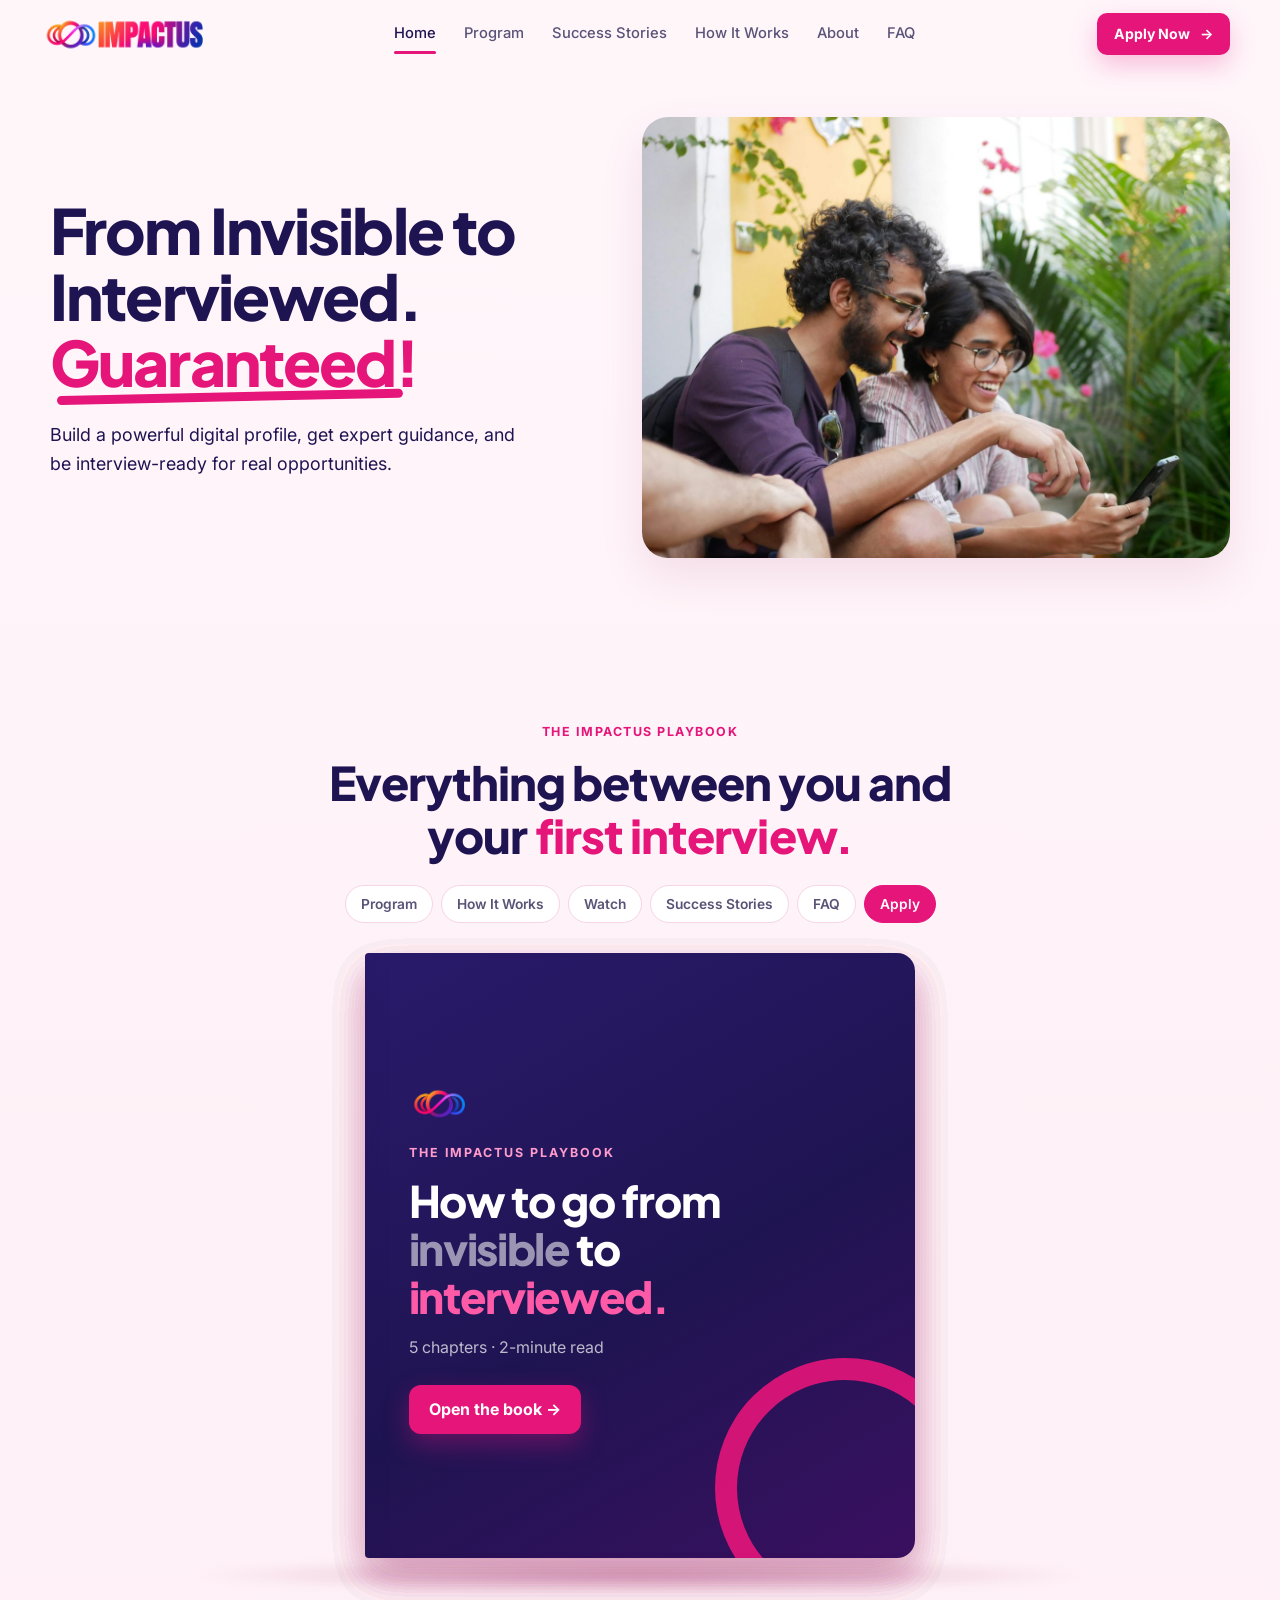
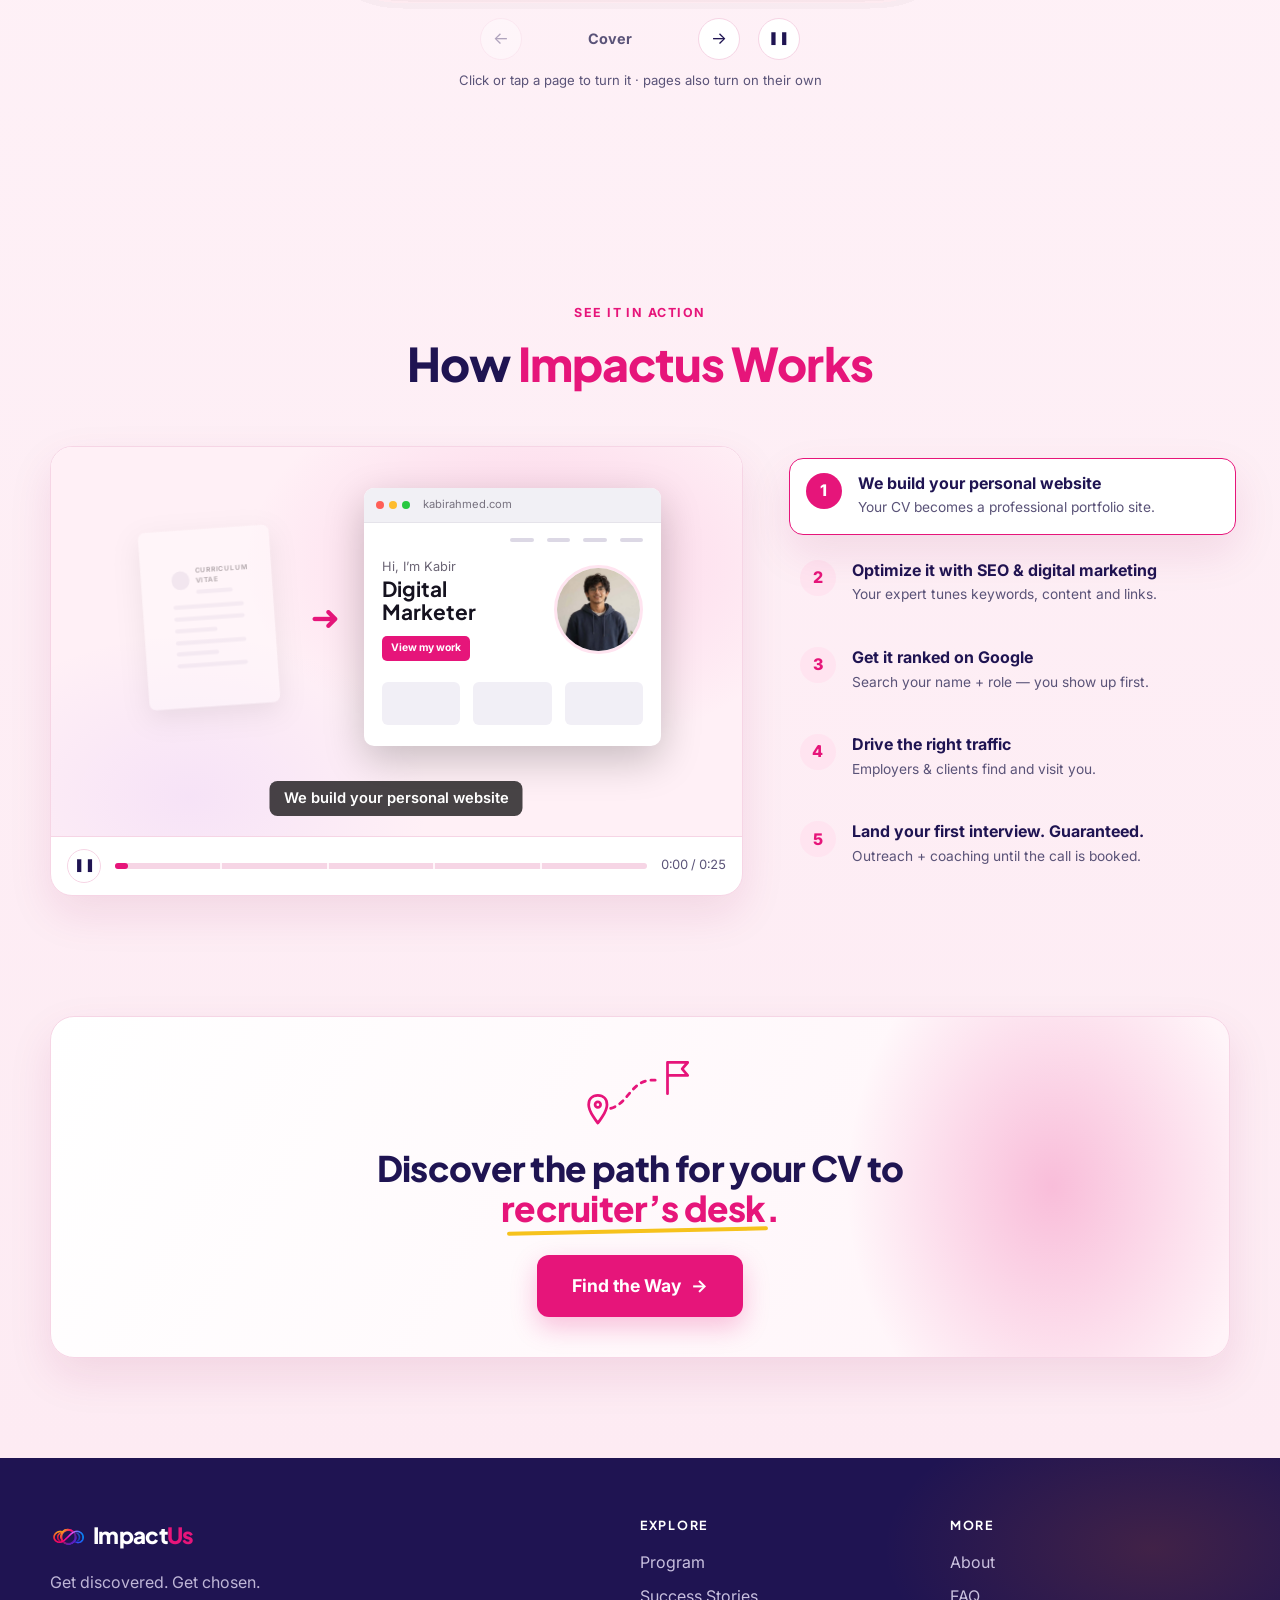
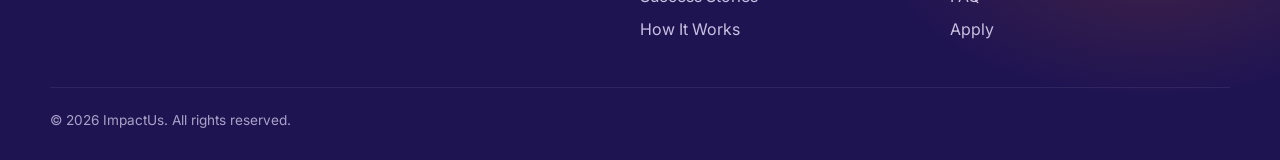
==== index.html @ 432ee985 "Home: remove the 'search your own name' strip Co-Authored-By: Claude Opus 5.5 <noreply@anthropic.com" ====
<!doctype html>
<html lang="en" data-theme="lavender">
<head>
  <meta charset="utf-8" />
  <meta name="viewport" content="width=device-width, initial-scale=1" />
  <title>ImpactUs — From Invisible to Interviewed. Guaranteed.</title>
  <meta name="description" content="Recruiters search before they call. ImpactUs builds you a powerful digital profile, gets it discovered on Google, and gives you 1:1 expert guidance until your first interview. Guaranteed." />
  <meta property="og:title" content="ImpactUs — From Invisible to Interviewed. Guaranteed." />
  <meta property="og:description" content="Search your name on Google. What does a recruiter find? Let's change that, and get you your first interview." />
  <meta property="og:image" content="assets/img/logo.png" />
  <meta name="theme-color" content="#fff6fa" />
  <link rel="icon" type="image/png" href="assets/img/favicon.png" />
  <link rel="preconnect" href="https://fonts.googleapis.com" />
  <link rel="preconnect" href="https://fonts.gstatic.com" crossorigin />
  <link href="https://fonts.googleapis.com/css2?family=Inter:wght@400;500;600;700&family=Plus+Jakarta+Sans:wght@500;600;700;800&display=swap" rel="stylesheet" />
  <link rel="stylesheet" href="css/styles.css" />
  <link rel="stylesheet" href="css/home.css" />
</head>
<body>

<!-- ============ NAVBAR ============ -->
<header class="nav" id="nav">
  <div class="container nav__inner">
    <a href="index.html" class="brand" aria-label="ImpactUs home">
      <img src="assets/img/logo.png" alt="ImpactUs" class="brand__logo" width="140" height="48" />
    </a>

    <nav class="nav__links" id="navLinks" aria-label="Primary">
      <a href="index.html" class="is-active" aria-current="page">Home</a>
      <a href="program.html">Program</a>
      <a href="success-stories.html">Success Stories</a>
      <a href="how-it-works.html">How It Works</a>
      <a href="about.html">About</a>
      <a href="faq.html">FAQ</a>
    </nav>

    <div class="nav__right">
      <a href="apply.html" class="btn btn--primary btn--sm">Apply Now <span class="arrow">→</span></a>
      <button class="burger" id="burger" aria-label="Open menu" aria-expanded="false"><span></span><span></span><span></span></button>
    </div>
  </div>
</header>

<svg width="0" height="0" style="position:absolute" aria-hidden="true">
  <defs>
    <symbol id="i-laptop" viewBox="0 0 24 24"><rect x="4" y="5" width="16" height="11" rx="1.5"/><path d="M2 19h20"/></symbol>
    <symbol id="i-chart" viewBox="0 0 24 24"><path d="M5 20v-4M9 20v-7M13 20v-10M17 20V7M21 20V4M3 20h19"/></symbol>
    <symbol id="i-team" viewBox="0 0 24 24"><circle cx="12" cy="7" r="2.6"/><circle cx="5.5" cy="9" r="2"/><circle cx="18.5" cy="9" r="2"/><path d="M7 19a5 5 0 0 1 10 0M1.8 17.5a3.7 3.7 0 0 1 5.2-3.2M22.2 17.5a3.7 3.7 0 0 0-5.2-3.2"/></symbol>
    <symbol id="i-target" viewBox="0 0 24 24"><circle cx="11" cy="13" r="8"/><circle cx="11" cy="13" r="4.5"/><circle cx="11" cy="13" r="1"/><path d="M11 13l8-8M16 5h3v3"/></symbol>
    <symbol id="i-doc" viewBox="0 0 24 24"><path d="M6 3h8l4 4v14H6z"/><path d="M14 3v4h4M9 11h6M9 14h6M9 17h4"/></symbol>
    <symbol id="i-search" viewBox="0 0 24 24"><circle cx="10.5" cy="10.5" r="6.5"/><path d="M15.5 15.5L21 21"/></symbol>
    <symbol id="i-cal" viewBox="0 0 24 24"><rect x="3.5" y="5" width="17" height="15" rx="2"/><path d="M3.5 10h17M8 3v4M16 3v4M9 15l2 2 4-4"/></symbol>
  </defs>
</svg>

<main class="page page--home">

<!-- ============ HERO (reference panel 1) ============ -->
<section class="h-hero">
  <div class="container h-hero__grid">
    <div class="h-hero__copy">
      <h1 class="h-hero__title reveal">
        From Invisible to<br />Interviewed.<br />
        <span class="h-under">Guaranteed!</span>
      </h1>
      <p class="h-hero__sub reveal">Build a powerful digital profile, get expert guidance, and be interview-ready for real opportunities.</p>
    </div>

    <div class="h-hero__visual reveal">
      <img src="assets/img/ref-hero.jpg" alt="Two young friends laughing together over a phone" width="1200" height="900" />
    </div>
  </div>
</section>

<!-- ============ THE BOOK (reference panels 2–6, one per spread) ============ -->
<section class="book-sec" id="book">
  <div class="container">
    <div class="book-head reveal">
      <span class="eyebrow">The ImpactUs Playbook</span>
      <h2>Everything between you and your <span class="hl">first interview.</span></h2>
      
    </div>

    <nav class="book-tabs reveal" aria-label="Book chapters">
      <button data-goto="1">Program</button>
      <button data-goto="3">How It Works</button>
      <button data-goto="5">Watch</button>
      <button data-goto="7">Success Stories</button>
      <button data-goto="9">FAQ</button>
      <button data-goto="10" class="is-hot">Apply</button>
    </nav>

    <div class="book reveal" id="bookEl">
      <div class="book__stage" id="bookStage">

        <!-- p0 · FRONT COVER -->
        <article class="bpage bpage--cover" data-p="0">
          <img src="assets/img/logo-mark.png" alt="" class="cover__mark" />
          <p class="cover__kicker">The ImpactUs Playbook</p>
          <h3 class="cover__title">How to go from<br /><em>invisible</em> to<br /><span>interviewed.</span></h3>
          <p class="cover__sub">5 chapters · 2-minute read</p>
          <button class="cover__open" data-next>Open the book →</button>
        </article>

        <!-- ===== Spread 1 · PROGRAM ===== -->
        <article class="bpage bpage--lead" data-p="1">
          <span class="bp-eyebrow">The ImpactUs Program</span>
          <h3 class="bp-head">A Focused Journey<br />to <span class="hl">Get You Interviewed.</span></h3>
          <span class="bp-rule"></span>
          <p class="bp-text">A structured program to build your digital identity, grow your visibility, and move closer to real opportunities.</p>
          <span class="bp-num">1</span>
        </article>
        <article class="bpage bpage--center" data-p="2">
          <div class="bp-tiles">
            <div class="bp-tile"><svg aria-hidden="true"><use href="#i-laptop"/></svg><b>Build Your Profile</b><small>Create a professional website that represents you.</small></div>
            <div class="bp-tile"><svg aria-hidden="true"><use href="#i-target"/></svg><b>Boost Your Reach</b><small>Get discovered by recruiters through Google, SEO, and digital marketing.</small></div>
            <div class="bp-tile"><svg aria-hidden="true"><use href="#i-team"/></svg><b>Get Guidance</b><small>1:1 support to sharpen your profile and interview readiness.</small></div>
          </div>
          <span class="bp-num">2</span>
        </article>

        <!-- ===== Spread 2 · HOW IT WORKS ===== -->
        <article class="bpage bpage--lead" data-p="3">
          <span class="bp-eyebrow">A Simple, Guided Journey.</span>
          <h3 class="bp-head">From Your Experience<br />to <span class="hl">Real Opportunities.</span></h3>
          <span class="bp-rule"></span>
          <span class="bp-num">3</span>
        </article>
        <article class="bpage bpage--center" data-p="4">
          <ol class="bp-flow">
            <li><span class="bp-ic"><svg aria-hidden="true"><use href="#i-doc"/></svg></span><b>Share<br />Your Details</b></li>
            <li><span class="bp-ic"><svg aria-hidden="true"><use href="#i-laptop"/></svg></span><b>Get Your<br />Digital Profile</b></li>
            <li><span class="bp-ic"><svg aria-hidden="true"><use href="#i-search"/></svg></span><b>Be<br />Discoverable</b></li>
            <li><span class="bp-ic"><svg aria-hidden="true"><use href="#i-team"/></svg></span><b>Get<br />Expert Support</b></li>
            <li><span class="bp-ic"><svg aria-hidden="true"><use href="#i-cal"/></svg></span><b>Move Closer<br />to Opportunities</b></li>
          </ol>
          <span class="bp-num">4</span>
        </article>

        <!-- ===== Spread 3 · SEE IT IN ACTION ===== -->
        <article class="bpage bpage--lead" data-p="5">
          <span class="bp-eyebrow">See It in Action</span>
          <h3 class="bp-head bp-head--xl">How<br /><span class="hl">Impactus<br />Works</span></h3>
          <svg class="bp-arrow" viewBox="0 0 120 60" aria-hidden="true"><path d="M6 8 C 10 48, 70 56, 108 36"/><path d="M96 26l13 10-15 6"/></svg>
          <span class="bp-num">5</span>
        </article>
        <article class="bpage bpage--center" data-p="6">
          <a href="#how" class="bp-video" data-play aria-label="Play the How It Works walkthrough">
            <img src="assets/img/ref-video.jpg" alt="A young professional at a laptop in a meeting" width="1200" height="600" />
            <span class="bp-video__play" aria-hidden="true">▶</span>
            <span class="bp-video__bar"><span>▶</span><span>🔊</span><span>0:00 / 0:25</span><i></i><span>⛶</span></span>
          </a>
          <span class="bp-num">6</span>
        </article>

        <!-- ===== Spread 4 · SUCCESS STORIES ===== -->
        <article class="bpage bpage--lead" data-p="7">
          <span class="bp-eyebrow">Real People. Real Progress.</span>
          <h3 class="bp-head bp-head--xl">Profiles That<br /><span class="hl h-under h-under--gold">Got Noticed.</span></h3>
          <span class="bp-num">7</span>
        </article>
        <article class="bpage bpage--center" data-p="8">
          <div class="bp-people">
            <a href="success-stories.html" class="bp-person"><img src="assets/img/ref-smith.jpg" alt="Smith" /><b>Smith</b><small>Landed his first interview within weeks.</small></a>
            <a href="success-stories.html" class="bp-person"><img src="assets/img/ref-sandra.jpg" alt="Sandra" /><b>Sandra</b><small>Got noticed by global companies and secured an interview.</small></a>
            <a href="success-stories.html" class="bp-person"><img src="assets/img/ref-kabir.jpg" alt="Kabir" /><b>Kabir</b><small>Built a strong digital profile and opened doors to international opportunities.</small></a>
          </div>
          <span class="bp-num">8</span>
        </article>

        <!-- ===== Spread 5 · FAQ + APPLY ===== -->
        <article class="bpage bpage--center" data-p="9">
          <h3 class="bp-head bp-head--md">Frequently Asked <span class="hl">Questions</span></h3>
          <div class="bp-faq">
            <details><summary>Do you guarantee an interview?</summary><p>Yes. We work with you on profile, visibility and outreach until your first interview is booked.</p></details>
            <details><summary>How is my profile discovered by recruiters?</summary><p>Your website is optimised for Google (SEO) and promoted through digital marketing, so you show up when recruiters search your name and role.</p></details>
            <details><summary>What does my digital profile include?</summary><p>A professional personal website built from your CV: about, skills, projects and proof of work, linked with your LinkedIn.</p></details>
            <details><summary>What kind of support will I get?</summary><p>1:1 expert guidance: profile reviews, outreach strategy and interview preparation.</p></details>
          </div>
          <span class="bp-num">9</span>
        </article>
        <article class="bpage bpage--apply" data-p="10">
          <svg class="bp-path" viewBox="0 0 120 80" aria-hidden="true"><path d="M14 42c-6 0-10 4-10 10 0 8 10 20 10 20s10-12 10-20c0-6-4-10-10-10z"/><circle cx="14" cy="52" r="3"/><path class="dash" d="M28 56 C 50 50, 50 20, 82 26"/><path d="M90 40V6M90 6h22l-6 7 6 7H90"/></svg>
          <h3 class="bp-head">Discover the path<br />for your CV to<br /><span class="hl h-under h-under--gold">recruiter’s desk.</span></h3>
          <a href="apply.html" class="btn btn--primary btn--lg">Find the Way <span class="arrow">→</span></a>
          <span class="bp-num">10</span>
        </article>

        <!-- p11 · BACK COVER -->
        <article class="bpage bpage--cover" data-p="11">
          <p class="cover__kicker">The end?</p>
          <h3 class="cover__title">Not quite.<br /><span>Your first interview</span><br />is page one.</h3>
          <a href="apply.html" class="cover__open">Write it with us →</a>
          <button class="cover__restart" data-goto="0">↺ Read again</button>
        </article>

      </div>
    </div>

    <div class="book-ctrl">
      <button class="car-btn" id="bookPrev" aria-label="Previous page">←</button>
      <span class="book-ctrl__count" id="bookCount" aria-live="polite">Cover</span>
      <button class="car-btn" id="bookNext" aria-label="Next page">→</button>
      <button class="car-btn book-ctrl__auto" id="bookAuto" aria-label="Stop automatic page turning">❚❚</button>
    </div>
    <p class="book-hint">Click or tap a page to turn it · pages also turn on their own</p>
  </div>
</section>

<!-- ============ VIDEO: How Impactus Works (same player as the How It Works page) ============ -->
<section class="section" id="how">
  <div class="container">
    <div class="section__head">
      <span class="eyebrow reveal">See It in Action</span>
      <h2 class="reveal">How <span class="hl">Impactus Works</span></h2>
    </div>

    <div class="how">
      <div class="player reveal" id="player">
        <div class="screen" id="screen">
          <!-- Scene 1: CV → Website -->
          <div class="scene" data-scene="0">
            <div class="cv">
              <div class="cv__head"><span class="cv__ph"></span><div><b>CURRICULUM VITAE</b><i></i></div></div>
              <i></i><i></i><i class="s"></i><i></i><i class="s"></i><i></i>
            </div>
            <div class="morph-arrow">➜</div>
            <div class="site">
              <div class="browser-dots"><i></i><i></i><i></i><span>kabirahmed.com</span></div>
              <div class="site__body">
                <div class="site__nav"><i></i><i></i><i></i><i></i></div>
                <div class="site__hero">
                  <div><small>Hi, I’m Kabir</small><b>Digital Marketer</b><span class="site__btn">View my work</span></div>
                  <img src="assets/img/kabir.jpg" alt="" />
                </div>
                <div class="site__cards"><i></i><i></i><i></i></div>
              </div>
            </div>
          </div>
          <!-- Scene 2: SEO -->
          <div class="scene" data-scene="1">
            <div class="seo">
              <div class="ring"><svg viewBox="0 0 120 120"><circle cx="60" cy="60" r="50" class="ring__bg"/><circle cx="60" cy="60" r="50" class="ring__fg"/></svg><div class="ring__val"><b data-ring>0</b><small>SEO score</small></div></div>
              <div class="chips">
                <span>Meta titles</span><span>Keywords</span><span>Schema</span><span>Backlinks</span><span>Page speed 98</span><span>LinkedIn sync</span><span>Content plan</span><span>Mobile-ready</span>
              </div>
            </div>
          </div>
          <!-- Scene 3: Google -->
          <div class="scene" data-scene="2">
            <div class="serp">
              <div class="serp__logo"><span style="color:#4285F4">G</span><span style="color:#EA4335">o</span><span style="color:#FBBC05">o</span><span style="color:#4285F4">g</span><span style="color:#34A853">l</span><span style="color:#EA4335">e</span></div>
              <div class="serp__box"><span data-type="kabir digital marketer portfolio"></span><i class="caret"></i></div>
              <div class="serp__res">
                <span class="serp__one">#1</span>
                <small>kabirahmed.com</small>
                <b>Kabir – Digital Marketer | Portfolio</b>
                <p>Digital marketer with expertise in SEO, content and growth marketing.</p>
              </div>
              <div class="serp__res serp__res--dim"><i></i><i></i></div>
            </div>
          </div>
          <!-- Scene 4: Traffic -->
          <div class="scene" data-scene="3">
            <div class="traffic">
              <div class="traffic__stats">
                <div><b data-num="1240">0</b><small>Profile views</small></div>
                <div><b data-num="86">0</b><small>Recruiter visits</small></div>
                <div><b data-num="14">0</b><small>Client enquiries</small></div>
              </div>
              <svg class="traffic__chart" viewBox="0 0 400 140" preserveAspectRatio="none">
                <path class="area" d="M0 130 L50 122 L100 115 L150 100 L200 92 L250 70 L300 52 L350 30 L400 12 L400 140 L0 140Z"/>
                <path class="line" d="M0 130 L50 122 L100 115 L150 100 L200 92 L250 70 L300 52 L350 30 L400 12"/>
              </svg>
              <div class="visitors"><span>🏢 Employer</span><span>💼 Client</span><span>🧑‍💼 Recruiter</span></div>
            </div>
          </div>
          <!-- Scene 5: Interview -->
          <div class="scene" data-scene="4">
            <div class="invite">
              <div class="invite__card">
                <div class="invite__top"><span class="check">✓</span><div><b>Interview invitation</b><small>From: Hiring Team</small></div></div>
                <p>Hi Kabir, we came across your portfolio on Google and would love to talk about the Digital Marketing role.</p>
                <div class="invite__when">📅 Thursday · 11:00 AM</div>
              </div>
              <div class="confetti" aria-hidden="true"><i></i><i></i><i></i><i></i><i></i><i></i><i></i><i></i><i></i><i></i><i></i><i></i></div>
            </div>
          </div>

          <div class="caption" id="caption">We build your personal website</div>
          <button class="big-play" id="bigPlay" aria-label="Play walkthrough">▶</button>
        </div>
        <div class="controls">
          <button class="ctrl" id="playBtn" aria-label="Play">▶</button>
          <div class="bar" id="bar"><div class="bar__fill" id="barFill"></div><div class="bar__marks"><i></i><i></i><i></i><i></i></div></div>
          <span class="time" id="time">0:00 / 0:25</span>
        </div>
      </div>

      <ol class="steps" id="steps">
        <li data-step="0"><span>1</span><div><b>We build your personal website</b><small>Your CV becomes a professional portfolio site.</small></div></li>
        <li data-step="1"><span>2</span><div><b>Optimize it with SEO &amp; digital marketing</b><small>Your expert tunes keywords, content and links.</small></div></li>
        <li data-step="2"><span>3</span><div><b>Get it ranked on Google</b><small>Search your name + role — you show up first.</small></div></li>
        <li data-step="3"><span>4</span><div><b>Drive the right traffic</b><small>Employers &amp; clients find and visit you.</small></div></li>
        <li data-step="4"><span>5</span><div><b>Land your first interview. Guaranteed.</b><small>Outreach + coaching until the call is booked.</small></div></li>
      </ol>
    </div>
  </div>
</section>

<!-- ============ CTA BAND ============ -->
<section class="cta-band">
  <div class="container cta-band__inner cta-band__inner--path reveal">
    <svg class="cta-path" viewBox="0 0 120 80" aria-hidden="true"><path d="M14 42c-6 0-10 4-10 10 0 8 10 20 10 20s10-12 10-20c0-6-4-10-10-10z"/><circle cx="14" cy="52" r="3"/><path class="dash" d="M28 56 C 50 50, 50 20, 82 26"/><path d="M90 40V6M90 6h22l-6 7 6 7H90"/></svg>
    <h2>Discover the path for your CV to <span class="cta-under">recruiter’s desk.</span></h2>
    <div class="cta-band__btns">
      <a href="apply.html" class="btn btn--primary btn--lg">Find the Way <span class="arrow">→</span></a>
    </div>
  </div>
</section>

</main>

<!-- ============ FOOTER ============ -->
<footer class="footer">
  <div class="container footer__grid">
    <div>
      <a href="index.html" class="brand brand--light">
        <img src="assets/img/logo-mark.png" alt="" class="brand__mark" width="34" height="32" />
        <span class="brand__word">Impact<span>Us</span></span>
      </a>
      <p class="footer__tag">Get discovered. Get chosen.</p>
    </div>
    <div>
      <h5>Explore</h5>
      <a href="program.html">Program</a><a href="success-stories.html">Success Stories</a><a href="how-it-works.html">How It Works</a>
    </div>
    <div>
      <h5>More</h5>
      <a href="about.html">About</a><a href="faq.html">FAQ</a><a href="apply.html">Apply</a>
    </div>
  </div>
  <div class="container footer__base">© <span id="year">2026</span> ImpactUs. All rights reserved.</div>
</footer>


<script src="js/main.js"></script>
</body>
</html>
---- css/styles.css ----
/* =========================================================
   ImpactUs — styles
   One light theme: soft pink + magenta + deep navy (tokens on :root).
   ========================================================= */


/* "Lavender" slot = the light theme (default). Pink + deep navy, from the brand reference. */

:root,
[data-theme="lavender"] {
  --bg: #fff6fa;
  --bg-2: #fdebf3;
  --surface: #ffffff;
  --surface-2: #fff3f8;
  --text: #1f1452;
  --muted: #5a5378;
  --line: #f6d5e5;
  --accent: #e6157a;
  --accent-hover: #c90f68;
  --accent-ink: #ffffff;
  --accent-soft: #ffe4f0;
  --b: #e6157a;
  --b-soft: #ffe4f0;
  --hl: #e6157a;
  --hl2: #e6157a;
  --neg: #c81e4a;
  --glow: rgba(230, 21, 122, 0.25);
  --shadow: 0 18px 44px rgba(150, 20, 90, 0.10);
  --card-border: #f6d5e5;
  --nav-bg: rgba(255, 246, 250, 0.85);
  --footer-bg: #1f1452;
  --footer-text: #e6def8;
  --screen-bg: #fff0f6;
  --wash-1: rgba(240, 90, 170, 0.20);
  --wash-2: rgba(170, 110, 255, 0.10);
  color-scheme: light;
}


/* ---------- base ---------- */
*, *::before, *::after { box-sizing: border-box; }
html { scroll-behavior: smooth; scroll-padding-top: 76px; }
body {
  margin: 0;
  font-family: "Inter", system-ui, -apple-system, Segoe UI, Roboto, sans-serif;
  background: var(--bg);
  color: var(--text);
  line-height: 1.6;
  font-size: 16px;
  -webkit-font-smoothing: antialiased;
  overflow-x: hidden;
  transition: background-color .4s ease, color .4s ease;
}
img { max-width: 100%; display: block; }
a { color: inherit; text-decoration: none; }
button { font: inherit; color: inherit; cursor: pointer; }
h1, h2, h3, h4, h5 { font-family: "Plus Jakarta Sans", "Inter", system-ui, sans-serif; margin: 0; line-height: 1.15; letter-spacing: -0.02em; }
h2 { font-size: clamp(1.9rem, 4vw, 2.9rem); font-weight: 800; }
p { margin: 0; }
.muted { color: var(--muted); }
.hl { color: var(--hl); }
.hl2 { color: var(--hl2); }
.neg { color: var(--neg); font-weight: 700; }
:focus-visible { outline: 3px solid var(--b); outline-offset: 3px; border-radius: 6px; }

.container { width: min(1180px, 100% - 32px); margin-inline: auto; }
.container--narrow { width: min(820px, 100% - 32px); }
.section { padding: clamp(72px, 10vw, 120px) 0; position: relative; }
.section--alt { background: var(--bg-2); }
.section__head { text-align: center; max-width: 760px; margin: 0 auto 56px; }
.section__sub { color: var(--muted); margin-top: 14px; font-size: 1.08rem; }
.eyebrow {
  display: inline-block; font-size: .78rem; font-weight: 700; letter-spacing: .12em; text-transform: uppercase;
  color: var(--b); margin-bottom: 14px;
}

/* ---------- buttons ---------- */
.btn {
  display: inline-flex; align-items: center; justify-content: center; gap: 10px;
  padding: 14px 24px; border-radius: 12px; font-weight: 700; font-size: .98rem;
  border: 1.5px solid transparent; transition: transform .2s ease, background .2s ease, box-shadow .2s ease, border-color .2s;
  white-space: nowrap;
}
.btn--primary { background: var(--accent); color: var(--accent-ink); box-shadow: 0 10px 26px var(--glow); }
.btn--primary:hover { background: var(--accent-hover); transform: translateY(-2px); box-shadow: 0 14px 34px var(--glow); }
.btn--ghost { background: transparent; border-color: var(--line); color: var(--text); }
.btn--ghost:hover { border-color: var(--accent); transform: translateY(-2px); }
.btn--sm { padding: 9px 16px; font-size: .88rem; border-radius: 10px; }
.btn--block { width: 100%; }
.btn .arrow { transition: transform .2s ease; }
.btn:hover .arrow { transform: translate(2px, -2px); }
.play-dot {
  width: 30px; height: 30px; border-radius: 50%; display: grid; place-items: center; font-size: .7rem;
  border: 1.5px solid currentColor; padding-left: 2px;
}

/* ---------- nav ---------- */
.nav {
  position: sticky; top: 0; z-index: 50;
  background: var(--nav-bg); backdrop-filter: blur(14px); -webkit-backdrop-filter: blur(14px);
  border-bottom: 1px solid transparent; transition: border-color .3s, background .4s;
}
.nav.is-scrolled { border-bottom-color: var(--line); }
.nav__inner { display: flex; align-items: center; justify-content: space-between; height: 68px; gap: 18px; }
.brand { display: inline-flex; align-items: center; gap: 9px; }
.brand__mark { width: 34px; height: auto; }
.brand__logo { height: 58px; width: auto; margin-left: -8px; }
@media (max-width: 600px) { .brand__logo { height: 46px; } }
.brand__word { font-family: "Plus Jakarta Sans", "Inter", system-ui, sans-serif; font-weight: 800; font-size: 1.4rem; letter-spacing: -0.03em; }
.brand__word span { color: var(--accent); }
.nav__links { display: flex; gap: 4px; }
.nav__links a {
  position: relative; padding: 8px 12px; font-size: .92rem; font-weight: 500; color: var(--muted); transition: color .2s;
}
.nav__links a::after {
  content: ""; position: absolute; left: 12px; right: 12px; bottom: 0; height: 2.5px; border-radius: 2px;
  background: var(--accent); transform: scaleX(0); transition: transform .3s ease;
}
.nav__links a:hover, .nav__links a.is-active { color: var(--text); }
.nav__links a.is-active::after { transform: scaleX(1); }
.nav__right { display: flex; align-items: center; gap: 12px; }


.burger { display: none; width: 40px; height: 40px; border: 1px solid var(--line); border-radius: 10px; background: transparent; padding: 10px 9px; flex-direction: column; justify-content: space-between; }
.burger span { display: block; height: 2px; background: var(--text); border-radius: 2px; transition: transform .3s, opacity .3s; }
.burger[aria-expanded="true"] span:nth-child(1) { transform: translateY(7px) rotate(45deg); }
.burger[aria-expanded="true"] span:nth-child(2) { opacity: 0; }
.burger[aria-expanded="true"] span:nth-child(3) { transform: translateY(-7px) rotate(-45deg); }

/* ---------- hero ---------- */
.hero { position: relative; padding: clamp(48px, 8vw, 96px) 0 clamp(64px, 9vw, 110px); overflow: hidden; }
.hero__glow {
  position: absolute; inset: -20% -10% auto auto; width: 70%; height: 120%;
  background: radial-gradient(closest-side, var(--wash-1), transparent 70%),
              radial-gradient(closest-side at 20% 80%, var(--wash-2), transparent 70%);
  pointer-events: none; filter: blur(10px);
}
.hero__grid { position: relative; display: grid; grid-template-columns: 1.05fr 1fr; gap: 48px; align-items: center; }
.hero__title { font-size: clamp(2.3rem, 5vw, 3.7rem); font-weight: 800; margin-bottom: 20px; }
.hero__sub { font-size: 1.12rem; color: var(--muted); max-width: 520px; }
.hero__sub strong { color: var(--text); }
.hero__cta { display: flex; flex-wrap: wrap; gap: 14px; margin: 30px 0 34px; }
.ticks { list-style: none; padding: 0; margin: 0; display: flex; flex-wrap: wrap; gap: 10px 22px; }
.ticks li { display: flex; align-items: center; gap: 8px; font-size: .9rem; font-weight: 500; }
.ticks li::before {
  content: "✓"; width: 20px; height: 20px; border-radius: 50%; display: grid; place-items: center; font-size: .7rem; font-weight: 800;
  border: 1.5px solid var(--accent); color: var(--accent);
}
.ticks li:nth-child(even)::before { border-color: var(--b); color: var(--b); }

.hero__visual { position: relative; }
.hero__photo { border-radius: 26px; overflow: hidden; aspect-ratio: 4/4.4; box-shadow: var(--shadow); position: relative; }
.hero__photo img { width: 100%; height: 100%; object-fit: cover; transform: scale(1.04); animation: slowZoom 18s ease-in-out infinite alternate; }
.hero__photo::after { content: ""; position: absolute; inset: 0; background: linear-gradient(180deg, transparent 50%, rgba(0,0,0,.35)); }
@keyframes slowZoom { to { transform: scale(1.12); } }

.float-card {
  position: absolute; background: var(--surface); color: var(--text); border: 1px solid var(--line);
  border-radius: 16px; box-shadow: var(--shadow); padding: 12px 14px; display: flex; gap: 12px; align-items: center;
  animation: bob 6s ease-in-out infinite;
}
.float-card b { display: block; font-size: .92rem; }
.float-card small { color: var(--muted); font-size: .76rem; }
.float-card--site { left: -36px; bottom: 16%; width: 250px; flex-direction: column; align-items: stretch; padding: 0; overflow: hidden; }
.float-card__body { display: flex; gap: 12px; padding: 12px 14px 14px; align-items: center; }
.float-card__body img { width: 54px; height: 54px; border-radius: 12px; object-fit: cover; object-position: 50% 25%; }
.skel { display: grid; gap: 5px; margin-top: 6px; }
.skel i { display: block; height: 6px; border-radius: 4px; background: var(--line); width: 110px; }
.skel i + i { width: 70px; }
.float-card--rank { right: -18px; top: 10%; animation-delay: -2s; }
.float-card--invite { right: 8%; bottom: -22px; animation-delay: -4s; }
.rank-badge { background: var(--accent); color: var(--accent-ink); font-weight: 800; border-radius: 10px; padding: 8px 10px; font-family: "Plus Jakarta Sans", "Inter", system-ui, sans-serif; }
.check { width: 34px; height: 34px; border-radius: 50%; background: #22a55a; color: #fff; display: grid; place-items: center; font-weight: 800; flex: none; }
@keyframes bob { 50% { transform: translateY(-10px); } }

.browser-dots { display: flex; align-items: center; gap: 5px; padding: 8px 12px; background: var(--surface-2); border-bottom: 1px solid var(--line); }
.browser-dots i { width: 8px; height: 8px; border-radius: 50%; background: #ff5f57; }
.browser-dots i:nth-child(2) { background: #febc2e; }
.browser-dots i:nth-child(3) { background: #28c840; }
.browser-dots span { margin-left: 8px; font-size: .7rem; color: var(--muted); }

/* ---------- problem ---------- */
.problem { padding: clamp(64px, 9vw, 104px) 0; }
.problem__grid { display: grid; grid-template-columns: 1fr 1fr; gap: 40px; align-items: center; }
.problem__lead { font-size: clamp(1.4rem, 2.6vw, 1.9rem); font-family: "Plus Jakarta Sans", "Inter", system-ui, sans-serif; font-weight: 600; margin-bottom: 18px; }
.big-number { font-family: "Plus Jakarta Sans", "Inter", system-ui, sans-serif; font-weight: 800; font-size: clamp(3.4rem, 9vw, 6.4rem); line-height: 1; color: var(--accent); letter-spacing: -0.04em; margin-bottom: 10px; }
.problem__cards { display: grid; gap: 18px; }
.pcard { background: var(--surface); border: 1px solid var(--line); border-radius: 20px; padding: 28px 30px; font-size: 1.25rem; font-family: "Plus Jakarta Sans", "Inter", system-ui, sans-serif; }
.pcard__strong { font-weight: 800; font-size: 1.55rem; margin-top: 4px; }

/* ---------- program path ---------- */
.path { display: grid; grid-template-columns: 1fr auto 1fr auto 1fr; gap: 18px; align-items: stretch; margin-bottom: 100px; }
.path__card {
  background: var(--surface); border: 1.5px solid var(--card-border); border-radius: 20px; padding: 30px 26px;
  transition: transform .3s ease, box-shadow .3s ease, border-color .3s;
  position: relative; overflow: hidden;
}
.path__card::before {
  content: ""; position: absolute; inset: auto -30% -60% -30%; height: 80%;
  background: radial-gradient(closest-side, var(--glow), transparent); opacity: 0; transition: opacity .4s;
}
.path__card:hover { transform: translateY(-6px); box-shadow: var(--shadow); border-color: var(--accent); }
.path__card:hover::before { opacity: 1; }
.path__card h3 { font-size: 1.22rem; display: flex; align-items: center; gap: 10px; margin: 18px 0 10px; }
.path__card p { color: var(--muted); position: relative; }
.path__arrow { align-self: center; font-size: 1.8rem; color: var(--b); animation: nudge 1.6s ease-in-out infinite; }
@keyframes nudge { 50% { transform: translateX(5px); } }
.icon-box { width: 64px; height: 64px; border-radius: 16px; display: grid; place-items: center; background: var(--accent-soft); color: var(--accent); }
.icon-box svg { width: 36px; height: 36px; }
.icon-box--b { background: var(--b-soft); color: var(--b); }
.num { font-size: .85rem; font-weight: 800; padding: 3px 8px; border-radius: 7px; color: #fff; }
.num--a { background: var(--accent); }
.num--b { background: var(--b); }

.feature { display: grid; grid-template-columns: 1fr 1.1fr; gap: 56px; align-items: center; margin-bottom: 96px; }
.feature--flip .feature__copy { order: 2; }
.feature__title { font-size: clamp(1.7rem, 3.4vw, 2.5rem); font-weight: 500; margin-bottom: 26px; }
.feature__title strong { font-weight: 800; }
.checks { list-style: none; padding: 0; margin: 0 0 30px; display: grid; gap: 14px; }
.checks li { display: flex; gap: 12px; align-items: flex-start; font-size: 1.1rem; }
.checks li::before { content: "✓"; color: var(--accent); font-weight: 800; flex: none; }
.checks--sm li { font-size: .97rem; }
.pill { display: inline-block; padding: 12px 20px; border-radius: 10px; font-weight: 700; font-size: .85rem; letter-spacing: .04em; text-transform: uppercase; color: #fff; }
.pill--a { background: var(--accent); }
.pill--b { background: var(--b); }
.shot { border-radius: 18px; overflow: hidden; border: 1px solid var(--line); box-shadow: var(--shadow); background: #fff; transform: perspective(1200px) rotateY(-4deg); transition: transform .6s ease; }
.feature--flip .shot { transform: perspective(1200px) rotateY(4deg); }
.shot:hover { transform: perspective(1200px) rotateY(0) translateY(-6px); }
.shot--tall { max-width: 460px; margin-inline: auto; max-height: 560px; }
.shot--tall img { width: 100%; }

.plans { display: grid; grid-template-columns: 1fr 1.1fr; gap: 22px; max-width: 900px; margin: 0 auto; }
.plan { background: var(--surface); border: 1px solid var(--line); border-radius: 22px; padding: 32px; display: flex; flex-direction: column; }
.plan h4 { font-size: 1.5rem; margin: 14px 0 8px; }
.plan .checks { margin: 22px 0 28px; flex: 1; }
.plan__tag { align-self: flex-start; font-size: .75rem; font-weight: 700; text-transform: uppercase; letter-spacing: .08em; padding: 5px 10px; border-radius: 999px; background: var(--b-soft); color: var(--b); }
.plan__tag--hot { background: var(--accent); color: var(--accent-ink); }
.plan--premium { border: 2px solid var(--accent); box-shadow: 0 24px 60px var(--glow); position: relative; }

/* ---------- stories ---------- */
.stories { display: grid; grid-template-columns: repeat(3, 1fr); gap: 22px; }
.story {
  position: relative; border: 1px solid var(--line); border-radius: 22px; overflow: hidden; padding: 0;
  aspect-ratio: 4/4.6; text-align: left; background: #000; transition: transform .35s ease, box-shadow .35s;
}
.story img { position: absolute; inset: 0; width: 100%; height: 100%; object-fit: cover; object-position: 50% 30%; filter: grayscale(.85) contrast(1.05); transition: filter .5s, transform .8s ease; }
.story--win img { filter: none; }
.story:hover img { transform: scale(1.06); filter: grayscale(.2); }
.story--win:hover img { filter: none; }
.story__shade { position: absolute; inset: 0; background: linear-gradient(180deg, transparent 35%, rgba(0,0,0,.82)); }
.story__text { position: absolute; left: 22px; right: 60px; bottom: 22px; color: #fff; }
.story__text h3 { font-size: 1.7rem; margin-bottom: 6px; }
.story__text p { font-size: .95rem; opacity: .9; }
.story__go { position: absolute; right: 18px; bottom: 22px; width: 34px; height: 34px; border-radius: 50%; border: 1.5px solid #fff; color: #fff; display: grid; place-items: center; font-size: 1.3rem; transition: background .3s, transform .3s; }
.story:hover { transform: translateY(-6px); box-shadow: var(--shadow); }
.story:hover .story__go { background: var(--accent); border-color: var(--accent); transform: translateX(3px); }
.story--win { border: 2px solid var(--accent); box-shadow: 0 0 0 6px var(--accent-soft), 0 20px 50px var(--glow); }

.equation { text-align: center; margin-top: 100px; }
.equation__lead { font-family: "Plus Jakarta Sans", "Inter", system-ui, sans-serif; font-size: clamp(1.6rem, 3.4vw, 2.4rem); font-weight: 700; margin-bottom: 30px; }
.equation__row { display: flex; justify-content: center; align-items: center; flex-wrap: wrap; gap: 14px 22px; margin-bottom: 44px; }
.eq { font-family: "Plus Jakarta Sans", "Inter", system-ui, sans-serif; font-weight: 800; font-size: clamp(1.5rem, 4vw, 2.6rem); padding: 14px 26px; border-radius: 18px; background: var(--surface); border: 1px solid var(--line); color: var(--b); }
.eq__op { font-size: 2rem; color: var(--muted); }
.scrub { font-family: "Plus Jakarta Sans", "Inter", system-ui, sans-serif; font-weight: 700; font-size: clamp(1.5rem, 3.4vw, 2.3rem); max-width: 760px; margin: 0 auto 34px; line-height: 1.3; }
.scrub .w { color: var(--muted); opacity: .35; transition: opacity .25s, color .25s; }
.scrub .w.on { opacity: 1; color: var(--text); }
.scrub .w.on.key { color: var(--hl); }

/* ---------- how it works / player ---------- */
.how { display: grid; grid-template-columns: 1.55fr 1fr; gap: 40px; align-items: center; }
.player { background: var(--surface); border: 1px solid var(--line); border-radius: 22px; overflow: hidden; box-shadow: var(--shadow); }
.screen { position: relative; aspect-ratio: 16/9; background: var(--screen-bg); overflow: hidden; }
.screen::before { content: ""; position: absolute; inset: 0; background: radial-gradient(60% 70% at 70% 30%, var(--wash-1), transparent 70%), radial-gradient(50% 60% at 20% 90%, var(--wash-2), transparent 70%); }
.scene { position: absolute; inset: 0; display: flex; align-items: center; justify-content: center; gap: 4%; padding: 6% 7% 13%; opacity: 0; visibility: hidden; transition: opacity .5s ease, visibility .5s; }
.scene.on { opacity: 1; visibility: visible; }
.caption { position: absolute; left: 50%; bottom: 5%; transform: translateX(-50%); background: rgba(0,0,0,.72); color: #fff; font-size: clamp(.72rem, 1.4vw, .92rem); font-weight: 600; padding: 6px 14px; border-radius: 8px; white-space: nowrap; }
.big-play { position: absolute; inset: 0; margin: auto; width: 74px; height: 74px; border-radius: 50%; border: 0; background: var(--accent); color: var(--accent-ink); font-size: 1.5rem; padding-left: 6px; box-shadow: 0 0 0 10px var(--accent-soft), 0 10px 30px var(--glow); transition: transform .25s, opacity .3s; z-index: 3; }
.big-play:hover { transform: scale(1.08); }
.player.is-playing .big-play { opacity: 0; pointer-events: none; }
.player:not(.has-started) .scene { filter: blur(1.5px); }
.controls { display: flex; align-items: center; gap: 14px; padding: 12px 16px; border-top: 1px solid var(--line); }
.ctrl { width: 34px; height: 34px; border-radius: 50%; border: 1px solid var(--line); background: transparent; font-size: .8rem; flex: none; }
.bar { position: relative; flex: 1; height: 6px; border-radius: 4px; background: var(--line); cursor: pointer; }
.bar__fill { position: absolute; inset: 0 auto 0 0; width: 0; background: var(--accent); border-radius: 4px; }
.bar__marks { position: absolute; inset: 0; display: flex; justify-content: space-evenly; pointer-events: none; }
.bar__marks i { width: 2px; background: var(--bg); }
.time { font-size: .8rem; color: var(--muted); font-variant-numeric: tabular-nums; flex: none; }

/* scene 1 */
.cv { width: 26%; aspect-ratio: 1/1.35; background: #fff; border-radius: 8px; box-shadow: 0 10px 30px rgba(0,0,0,.2); padding: 7% 6%; display: flex; flex-direction: column; gap: 7%; }
.cv__head { display: flex; gap: 8%; align-items: center; margin-bottom: 4%; }
.cv__ph { width: 26%; aspect-ratio: 1; border-radius: 50%; background: #d8d4e2; flex: none; }
.cv__head b { font-size: clamp(5px, .8vw, 8px); color: #333; letter-spacing: .1em; display: block; }
.cv__head i { display: block; height: 5px; width: 70%; background: #e3e0ea; margin-top: 4px; border-radius: 3px; }
.cv > i { display: block; height: 5px; border-radius: 3px; background: #e3e0ea; }
.cv > i.s { width: 60%; }
.morph-arrow { font-size: clamp(1.2rem, 3vw, 2.2rem); color: var(--accent); }
.site { width: 50%; background: #fff; border-radius: 10px; overflow: hidden; box-shadow: 0 14px 40px rgba(0,0,0,.22); color: #15121f; }
.site .browser-dots { background: #f1f0f5; border-color: #e5e3ea; }
.site .browser-dots span { color: #77727f; }
.site__body { padding: 5% 6% 7%; }
.site__nav { display: flex; justify-content: flex-end; gap: 5%; margin-bottom: 6%; }
.site__nav i { width: 9%; height: 4px; border-radius: 2px; background: #dcd8e5; }
.site__hero { display: flex; align-items: center; justify-content: space-between; gap: 6%; }
.site__hero small { display: block; font-size: clamp(.55rem, 1.2vw, .8rem); color: #6b6575; }
.site__hero b { display: block; font-family: "Plus Jakarta Sans", "Inter", system-ui, sans-serif; font-size: clamp(.8rem, 1.9vw, 1.3rem); line-height: 1.1; }
.site__btn { display: inline-block; margin-top: 8%; background: var(--accent); color: #fff; font-size: clamp(.45rem, .9vw, .65rem); padding: 4px 9px; border-radius: 5px; font-weight: 700; }
.site__hero img { width: 34%; aspect-ratio: 1; border-radius: 50%; object-fit: cover; object-position: 50% 20%; border: 3px solid var(--accent-soft); }
.site__cards { display: grid; grid-template-columns: repeat(3, 1fr); gap: 5%; margin-top: 8%; }
.site__cards i { height: 0; padding-bottom: 55%; background: #f1eff6; border-radius: 6px; }
.scene.on .cv { animation: cvIn 1.2s ease both, cvOut .8s 1.6s ease forwards; }
.scene.on .morph-arrow { animation: fadeIn .4s 1.2s both; }
.scene.on .site { animation: siteIn 1s 1.6s cubic-bezier(.2,.8,.2,1.2) both; }
.scene.on .site__cards i { animation: fadeUp .5s both; }
.scene.on .site__cards i:nth-child(1) { animation-delay: 2.4s; }
.scene.on .site__cards i:nth-child(2) { animation-delay: 2.6s; }
.scene.on .site__cards i:nth-child(3) { animation-delay: 2.8s; }
@keyframes cvIn { from { opacity: 0; transform: translateY(20px) rotate(-6deg); } }
@keyframes cvOut { to { opacity: .35; transform: scale(.85) rotate(-4deg); } }
@keyframes siteIn { from { opacity: 0; transform: scale(.7) translateX(-30%); } }
@keyframes fadeIn { from { opacity: 0; } }
@keyframes fadeUp { from { opacity: 0; transform: translateY(12px); } }

/* scene 2 */
.seo { display: flex; align-items: center; gap: 7%; width: 100%; justify-content: center; }
.ring { position: relative; width: 30%; aspect-ratio: 1; flex: none; }
.ring svg { width: 100%; height: 100%; transform: rotate(-90deg); }
.ring circle { fill: none; stroke-width: 10; }
.ring__bg { stroke: var(--line); }
.ring__fg { stroke: var(--accent); stroke-linecap: round; stroke-dasharray: 314; stroke-dashoffset: 314; transition: stroke-dashoffset 3s cubic-bezier(.3,.7,.2,1); }
.scene.on .ring__fg { stroke-dashoffset: 13; }
.ring__val { position: absolute; inset: 0; display: grid; place-content: center; text-align: center; }
.ring__val b { font-family: "Plus Jakarta Sans", "Inter", system-ui, sans-serif; font-size: clamp(1.2rem, 3.6vw, 2.6rem); line-height: 1; }
.ring__val small { font-size: clamp(.5rem, 1vw, .75rem); color: var(--muted); }
.chips { display: flex; flex-wrap: wrap; gap: 8px; max-width: 52%; }
.chips span { background: var(--surface); border: 1px solid var(--line); color: var(--text); padding: 6px 12px; border-radius: 999px; font-size: clamp(.58rem, 1.2vw, .85rem); font-weight: 600; box-shadow: 0 6px 16px rgba(0,0,0,.08); }
.chips span::before { content: "✓ "; color: #22a55a; font-weight: 800; }
.scene.on .chips span { animation: pop .45s cubic-bezier(.2,.8,.3,1.4) both; }
.scene.on .chips span:nth-child(1) { animation-delay: .3s } .scene.on .chips span:nth-child(2) { animation-delay: .7s }
.scene.on .chips span:nth-child(3) { animation-delay: 1.1s } .scene.on .chips span:nth-child(4) { animation-delay: 1.5s }
.scene.on .chips span:nth-child(5) { animation-delay: 1.9s } .scene.on .chips span:nth-child(6) { animation-delay: 2.3s }
.scene.on .chips span:nth-child(7) { animation-delay: 2.7s } .scene.on .chips span:nth-child(8) { animation-delay: 3.1s }
@keyframes pop { from { opacity: 0; transform: scale(.4) translateY(10px); } }

/* scene 3 */
.serp { width: 70%; margin-top: -2%; background: #fff; color: #202124; border-radius: 12px; padding: 4% 5%; box-shadow: 0 14px 40px rgba(0,0,0,.2); }
.serp__logo { font-family: "Plus Jakarta Sans", "Inter", system-ui, sans-serif; font-weight: 700; font-size: clamp(1rem, 2.6vw, 1.8rem); letter-spacing: -0.02em; margin-bottom: 3%; }
.serp__box { border: 1px solid #dfe1e5; border-radius: 999px; padding: 2% 4%; font-size: clamp(.6rem, 1.3vw, .92rem); display: flex; align-items: center; min-height: 2.2em; margin-bottom: 4%; box-shadow: 0 1px 6px rgba(32,33,36,.18); }
.caret { width: 2px; height: 1.1em; background: #202124; margin-left: 2px; animation: blink 1s steps(1) infinite; }
@keyframes blink { 50% { opacity: 0; } }
.serp__res { position: relative; padding: 3% 4%; border-radius: 10px; border: 2px solid transparent; }
.serp__res small { color: #188038; font-size: clamp(.5rem, 1vw, .75rem); }
.serp__res b { display: block; color: #1a0dab; font-size: clamp(.7rem, 1.6vw, 1.1rem); font-weight: 600; }
.serp__res p { font-size: clamp(.5rem, 1vw, .78rem); color: #4d5156; }
.serp__one { position: absolute; right: 4%; top: 50%; transform: translateY(-50%); background: var(--accent); color: #fff; font-weight: 800; border-radius: 8px; padding: 4px 9px; font-size: clamp(.6rem, 1.3vw, .95rem); }
.serp__res--dim i { display: block; height: 6px; border-radius: 3px; background: #eceef1; margin: 6px 0; width: 70%; }
.serp__res--dim i + i { width: 45%; }
.scene.on .serp__res:not(.serp__res--dim) { animation: fadeUp .6s 2.4s both, glowRes 1.2s 3s ease both; }
.scene.on .serp__res--dim { animation: fadeUp .6s 2.7s both; }
@keyframes glowRes { to { border-color: var(--accent); background: rgba(242,107,15,.06); } }

/* scene 4 */
.traffic { width: 84%; }
.traffic__stats { display: grid; grid-template-columns: repeat(3, 1fr); gap: 3%; margin-bottom: 4%; }
.traffic__stats div { background: var(--surface); border: 1px solid var(--line); border-radius: 12px; padding: 4% 6%; }
.traffic__stats b { display: block; font-family: "Plus Jakarta Sans", "Inter", system-ui, sans-serif; font-size: clamp(.9rem, 2.4vw, 1.7rem); color: var(--accent); }
.traffic__stats small { font-size: clamp(.5rem, 1vw, .75rem); color: var(--muted); }
.traffic__chart { width: 100%; height: auto; aspect-ratio: 400/120; }
.traffic__chart .line { fill: none; stroke: var(--accent); stroke-width: 3.5; stroke-linejoin: round; stroke-dasharray: 600; stroke-dashoffset: 600; }
.traffic__chart .area { fill: var(--accent-soft); opacity: 0; }
.scene.on .traffic__chart .line { animation: draw 2.6s .3s ease forwards; }
.scene.on .traffic__chart .area { animation: fadeIn 1s 1.8s forwards; }
@keyframes draw { to { stroke-dashoffset: 0; } }
@keyframes fadeIn2 { to { opacity: 1; } }
.scene.on .traffic__chart .area { animation-name: fadeIn2; }
.visitors { display: flex; justify-content: center; gap: 10px; margin-top: 3%; }
.visitors span { background: var(--surface); border: 1px solid var(--line); border-radius: 999px; padding: 4px 12px; font-size: clamp(.55rem, 1.1vw, .8rem); font-weight: 600; }
.scene.on .visitors span { animation: pop .5s both; }
.scene.on .visitors span:nth-child(1) { animation-delay: 1.6s } .scene.on .visitors span:nth-child(2) { animation-delay: 2s } .scene.on .visitors span:nth-child(3) { animation-delay: 2.4s }

/* scene 5 */
.invite { position: relative; width: 62%; }
.invite__card { background: #fff; color: #1b1b1f; border-radius: 14px; padding: 6% 7%; box-shadow: 0 18px 50px rgba(0,0,0,.25); }
.invite__top { display: flex; gap: 12px; align-items: center; margin-bottom: 5%; }
.invite__top b { display: block; font-size: clamp(.75rem, 1.7vw, 1.15rem); }
.invite__top small { color: #6b6b75; font-size: clamp(.5rem, 1vw, .75rem); }
.invite__card p { font-size: clamp(.55rem, 1.15vw, .86rem); color: #3b3b44; }
.invite__when { margin-top: 5%; display: inline-block; background: var(--accent); color: #fff; font-weight: 700; padding: 5px 12px; border-radius: 8px; font-size: clamp(.55rem, 1.15vw, .86rem); }
.scene.on .invite__card { animation: siteIn .9s .2s cubic-bezier(.2,.8,.2,1.3) both; }
.confetti i { position: absolute; top: 40%; left: 50%; width: 8px; height: 12px; border-radius: 2px; background: var(--accent); opacity: 0; }
.confetti i:nth-child(3n) { background: var(--b); }
.confetti i:nth-child(4n) { background: #22a55a; }
.scene.on .confetti i { animation: burst 1.6s 1s ease-out forwards; }
.confetti i:nth-child(1) { --x: -160px; --y: -120px; } .confetti i:nth-child(2) { --x: 170px; --y: -110px; }
.confetti i:nth-child(3) { --x: -210px; --y: 10px; } .confetti i:nth-child(4) { --x: 220px; --y: 30px; }
.confetti i:nth-child(5) { --x: -90px; --y: -160px; } .confetti i:nth-child(6) { --x: 100px; --y: -170px; }
.confetti i:nth-child(7) { --x: -240px; --y: -70px; } .confetti i:nth-child(8) { --x: 250px; --y: -60px; }
.confetti i:nth-child(9) { --x: -30px; --y: -190px; } .confetti i:nth-child(10) { --x: 40px; --y: 130px; }
.confetti i:nth-child(11) { --x: -150px; --y: 110px; } .confetti i:nth-child(12) { --x: 160px; --y: 120px; }
@keyframes burst { 0% { opacity: 1; transform: translate(0,0) rotate(0); } 100% { opacity: 0; transform: translate(var(--x), var(--y)) rotate(540deg); } }

.steps { list-style: none; padding: 0; margin: 0; display: grid; gap: 10px; }
.steps li { display: flex; gap: 16px; align-items: flex-start; padding: 14px 16px; border-radius: 14px; border: 1px solid transparent; cursor: pointer; transition: background .3s, border-color .3s, transform .3s; }
.steps li > span { width: 36px; height: 36px; border-radius: 50%; display: grid; place-items: center; background: var(--b-soft); color: var(--b); font-weight: 800; flex: none; transition: background .3s, color .3s; }
.steps b { display: block; font-size: 1rem; line-height: 1.35; }
.steps small { color: var(--muted); font-size: .86rem; }
.steps li:hover { background: var(--surface); }
.steps li.is-active { background: var(--surface); border-color: var(--accent); transform: translateX(6px); box-shadow: var(--shadow); }
.steps li.is-active > span { background: var(--accent); color: var(--accent-ink); }

/* ---------- about ---------- */
.about { display: grid; grid-template-columns: .9fr 1.1fr; gap: 56px; align-items: center; }
.about__media { position: relative; display: flex; justify-content: center; }
.about__media img { position: relative; z-index: 1; max-height: 560px; width: auto; }
.about__halo { position: absolute; width: 80%; aspect-ratio: 1; border-radius: 50%; top: 18%; background: radial-gradient(closest-side, var(--glow), transparent 72%); }
.about__copy h2 { margin-bottom: 18px; }
.about__lead { font-size: 1.18rem; margin-bottom: 14px; }
.pillars { display: grid; grid-template-columns: repeat(3, 1fr); gap: 16px; margin-top: 34px; }
.pillar { background: var(--surface); border: 1px solid var(--line); border-radius: 18px; padding: 24px 16px; text-align: center; transition: transform .3s, border-color .3s; }
.pillar:hover { transform: translateY(-6px); border-color: var(--accent); }
.pillar svg { width: 44px; height: 44px; margin: 0 auto 12px; color: var(--accent); }
.pillar:nth-child(2) svg { color: var(--b); }
.pillar b { font-size: .95rem; line-height: 1.3; display: block; }

/* ---------- faq ---------- */
.faq { display: grid; gap: 12px; }
.faq__item { background: var(--surface); border: 1px solid var(--line); border-radius: 14px; transition: border-color .3s, background .3s; }
.faq__item[open] { border-color: var(--accent); background: linear-gradient(180deg, var(--accent-soft), var(--surface)); }
.faq__item summary { list-style: none; cursor: pointer; padding: 18px 22px; font-weight: 600; display: flex; justify-content: space-between; gap: 16px; align-items: center; }
.faq__item summary::-webkit-details-marker { display: none; }
.faq__item summary::after { content: "+"; font-size: 1.5rem; line-height: 1; color: var(--accent); transition: transform .3s; flex: none; }
.faq__item[open] summary::after { transform: rotate(45deg); }
.faq__a { padding: 0 22px 20px; color: var(--muted); animation: fadeUp .35s ease; }

/* ---------- apply ---------- */
.apply__grid { display: grid; grid-template-columns: 1.1fr 1fr; gap: 56px; align-items: start; }
.apply__copy h2 { margin-bottom: 18px; }
.apply__copy > p { color: var(--muted); font-size: 1.08rem; }
.iconlist { list-style: none; padding: 0; margin: 28px 0; display: grid; gap: 14px; }
.iconlist li { display: flex; gap: 14px; align-items: center; font-weight: 600; }
.iconlist span svg { width: 18px; height: 18px; }
.iconlist span { width: 34px; height: 34px; border-radius: 10px; display: grid; place-items: center; background: var(--accent-soft); color: var(--accent); flex: none; font-weight: 800; }
.kabir-cta { display: flex; gap: 20px; align-items: center; background: var(--surface); border: 1px solid var(--line); border-radius: 18px; padding: 16px; }
.qr { width: 110px; height: 110px; border-radius: 10px; flex: none; background: #fff; padding: 6px; }
.kabir-cta p { font-size: 1.05rem; }
.form { background: var(--surface); border: 1px solid var(--line); border-radius: 22px; padding: 32px; box-shadow: var(--shadow); display: grid; gap: 14px; position: sticky; top: 92px; }
.form h3 { font-size: 1.5rem; margin-bottom: 4px; }
.form label { display: grid; gap: 6px; }
.form label span { font-size: .8rem; font-weight: 600; color: var(--muted); }
.form input, .form select {
  width: 100%; padding: 13px 14px; border-radius: 10px; border: 1px solid var(--line); background: var(--surface-2); color: var(--text); font: inherit; font-size: .95rem;
  transition: border-color .2s, box-shadow .2s;
}
.form input:focus, .form select:focus { outline: none; border-color: var(--accent); box-shadow: 0 0 0 4px var(--accent-soft); }
.form .invalid { border-color: var(--neg); }
.form__note { display: flex; align-items: center; justify-content: center; gap: 8px; font-size: .86rem; color: var(--muted); }
.dot-pulse { width: 9px; height: 9px; border-radius: 50%; background: var(--accent); box-shadow: 0 0 0 0 var(--glow); animation: pulse 1.8s infinite; }
@keyframes pulse { 70% { box-shadow: 0 0 0 10px transparent; } 100% { box-shadow: 0 0 0 0 transparent; } }
.form__msg { text-align: center; font-weight: 600; min-height: 1.2em; }
.form__msg.ok { color: #22a55a; }
.form__msg.err { color: var(--neg); }

/* ---------- footer ---------- */
.footer { background: var(--footer-bg); color: var(--footer-text); padding: 60px 0 28px; position: relative; overflow: hidden; }
.footer::before { content: ""; position: absolute; inset: -40% -20% auto auto; width: 60%; height: 140%; background: radial-gradient(closest-side, rgba(242,107,15,.16), transparent 70%); pointer-events: none; }
.footer__grid { position: relative; display: grid; grid-template-columns: 2fr 1fr 1fr; gap: 30px; }
.brand--light .brand__word { color: #fff; }
.footer__tag { margin-top: 10px; opacity: .8; }
.footer h5 { font-size: .78rem; letter-spacing: .14em; text-transform: uppercase; margin-bottom: 14px; color: #fff; }
.footer__grid a:not(.brand) { display: block; padding: 4px 0; opacity: .85; transition: opacity .2s; }
.footer__grid a:not(.brand):hover { opacity: 1; color: #fff; }
.footer__base { position: relative; margin-top: 40px; padding-top: 22px; border-top: 1px solid rgba(255,255,255,.1); font-size: .85rem; opacity: .7; }

/* ---------- modal ---------- */
.modal { position: fixed; inset: 0; z-index: 100; display: grid; place-items: center; padding: 16px; visibility: hidden; opacity: 0; transition: opacity .3s, visibility .3s; }
.modal.is-open { visibility: visible; opacity: 1; }
.modal__backdrop { position: absolute; inset: 0; background: rgba(5,5,10,.65); backdrop-filter: blur(4px); }
.modal__box { position: relative; width: min(900px, 100%); max-height: calc(100vh - 32px); overflow: auto; background: var(--surface); border-radius: 22px; display: grid; grid-template-columns: 1fr 1.1fr; box-shadow: 0 30px 80px rgba(0,0,0,.4); transform: translateY(20px) scale(.97); transition: transform .35s cubic-bezier(.2,.8,.2,1); }
.modal.is-open .modal__box { transform: none; }
.modal__media img { width: 100%; height: 100%; object-fit: cover; min-height: 300px; }
.modal__body { padding: 34px; display: flex; flex-direction: column; gap: 12px; align-items: flex-start; }
.modal__body h3 { font-size: 1.6rem; }
.modal__body p { color: var(--muted); }
.modal__body .checks { margin: 4px 0 10px; }
.modal__x { position: absolute; top: 12px; right: 14px; width: 36px; height: 36px; border-radius: 50%; border: 0; background: rgba(0,0,0,.5); color: #fff; font-size: 1.4rem; z-index: 2; }

/* ---------- reveal animations ---------- */
.reveal { opacity: 0; transform: translateY(26px); transition: opacity .8s ease, transform .8s cubic-bezier(.2,.7,.2,1); }
.reveal.in { opacity: 1; transform: none; }
.no-js .reveal { opacity: 1; transform: none; }

/* ---------- responsive ---------- */
@media (max-width: 1080px) {
  .nav__links a { padding: 8px 8px; font-size: .86rem; }
}
@media (max-width: 920px) {
  .nav__links {
    position: fixed; top: 68px; left: 0; right: 0; flex-direction: column; gap: 0;
    background: var(--bg); border-bottom: 1px solid var(--line); padding: 8px 16px 18px;
    transform: translateY(-120%); transition: transform .35s ease; z-index: -1;
  }
  .nav__links.open { transform: none; }
  .nav__links a { padding: 14px 4px; font-size: 1rem; border-bottom: 1px solid var(--line); }
  .nav__links a::after { left: 4px; right: auto; width: 40px; }
  .burger { display: flex; }
  .hero__grid, .problem__grid, .feature, .how, .about, .apply__grid, .plans { grid-template-columns: 1fr; }
  .feature--flip .feature__copy { order: 0; }
  .hero__visual { max-width: 520px; margin: 10px auto 0; width: 100%; }
  .float-card--site { left: -6px; }
  .float-card--rank { right: -6px; }
  .path { grid-template-columns: 1fr; margin-bottom: 72px; }
  .path__arrow { transform: rotate(90deg); justify-self: center; animation: none; }
  .stories { grid-template-columns: 1fr; max-width: 460px; margin: 0 auto; }
  .feature { gap: 32px; margin-bottom: 72px; }
  .shot, .feature--flip .shot { transform: none; }
  .form { position: static; }
  .modal__box { grid-template-columns: 1fr; }
  .modal__media img { min-height: 0; max-height: 280px; }
  .about__media img { max-height: 420px; }
}
@media (max-width: 560px) {
  .nav__right .btn--sm { display: none; }
  .hero__cta .btn { width: 100%; }
  .float-card--site { width: 200px; bottom: 10%; }
  .float-card--invite { right: 4%; }
  .pillars { grid-template-columns: 1fr; }
  .footer__grid { grid-template-columns: 1fr 1fr; }
  .footer__grid > div:first-child { grid-column: 1 / -1; }
  .kabir-cta { flex-direction: column; text-align: center; }
  .form { padding: 22px; }
  .eq { padding: 10px 16px; }
  .caption { font-size: .62rem; }
  .big-play { width: 56px; height: 56px; font-size: 1.1rem; }
  .chips span { padding: 3px 8px; }
}

@media (prefers-reduced-motion: reduce) {
  *, *::before, *::after { animation-duration: .01ms !important; animation-iteration-count: 1 !important; transition-duration: .01ms !important; scroll-behavior: auto !important; }
  .reveal { opacity: 1; transform: none; }
}

/* =========================================================
   Multi-page additions
   ========================================================= */
body { animation: pageIn .45s ease both; }
body.is-leaving { opacity: 0; transform: translateY(6px); transition: opacity .2s ease, transform .2s ease; }
@keyframes pageIn { from { opacity: 0; transform: translateY(8px); } }

/* first section on an inner page gets a soft glow banner */
.section--page { padding-top: clamp(56px, 8vw, 96px); overflow: hidden; }
.section--page::before {
  content: ""; position: absolute; inset: 0 0 auto 0; height: 420px; pointer-events: none;
  background: radial-gradient(50% 80% at 80% 0%, var(--wash-1), transparent 70%),
              radial-gradient(40% 70% at 10% 10%, var(--wash-2), transparent 70%);
}
.section--page > .container { position: relative; }

/* explore grid on Home */
.explore { display: grid; grid-template-columns: repeat(3, 1fr); gap: 20px; }
.xcard {
  position: relative; display: flex; flex-direction: column; gap: 10px; padding: 28px 26px 24px;
  background: var(--surface); border: 1px solid var(--line); border-radius: 20px; overflow: hidden;
  transition: transform .3s ease, border-color .3s, box-shadow .3s;
}
.xcard::after { content: ""; position: absolute; inset: auto -30% -70% -30%; height: 90%; background: radial-gradient(closest-side, var(--glow), transparent); opacity: 0; transition: opacity .4s; }
.xcard:hover { transform: translateY(-6px); border-color: var(--accent); box-shadow: var(--shadow); }
.xcard:hover::after { opacity: 1; }
.xcard__n { font-family: "Plus Jakarta Sans", "Inter", system-ui, sans-serif; font-weight: 800; color: var(--b); font-size: .95rem; }
.xcard h3 { font-size: 1.35rem; }
.xcard p { color: var(--muted); flex: 1; position: relative; z-index: 1; }
.xcard__go { font-weight: 700; color: var(--accent); position: relative; z-index: 1; transition: transform .25s; }
.xcard:hover .xcard__go { transform: translateX(4px); }
.xcard--hot { border: 2px solid var(--accent); }

/* CTA band at the end of each page */
.cta-band { padding: 0 0 clamp(64px, 9vw, 100px); }
.section--alt + .cta-band { background: var(--bg-2); }
.cta-band__inner {
  display: flex; align-items: center; justify-content: space-between; gap: 28px; flex-wrap: wrap;
  padding: 40px 44px; border-radius: 24px; border: 1px solid var(--line);
  background: linear-gradient(120deg, var(--surface), var(--surface-2));
  box-shadow: var(--shadow); position: relative; overflow: hidden;
}
.cta-band__inner::before { content: ""; position: absolute; right: -10%; top: -60%; width: 50%; height: 220%; background: radial-gradient(closest-side, var(--glow), transparent 70%); pointer-events: none; }
.cta-band__inner > * { position: relative; }
.cta-band h2 { font-size: clamp(1.6rem, 3vw, 2.2rem); margin-bottom: 8px; }
.cta-band p { max-width: 520px; }
.cta-band__btns { display: flex; gap: 12px; flex-wrap: wrap; }

@media (max-width: 920px) {
  .explore { grid-template-columns: 1fr 1fr; }
}
@media (max-width: 560px) {
  .explore { grid-template-columns: 1fr; }
  .cta-band__inner { padding: 28px 22px; }
  .cta-band__btns .btn { width: 100%; }
}
@media (prefers-reduced-motion: reduce) { body { animation: none; } }

/* ---------- Home: single-line auto carousel ---------- */
.explore-sec .section__head { margin-bottom: 40px; }
.carousel { overflow: hidden; padding: 18px 0 26px; position: relative;
  -webkit-mask-image: linear-gradient(90deg, transparent, #000 8%, #000 92%, transparent);
          mask-image: linear-gradient(90deg, transparent, #000 8%, #000 92%, transparent); }
.carousel__track { display: flex; gap: 22px; width: max-content; transition: transform .7s cubic-bezier(.25,.8,.25,1); will-change: transform; }
.carousel .xcard { width: 300px; flex: none; min-height: 210px; opacity: .55; transform: scale(.92);
  transition: transform .6s ease, opacity .6s ease, border-color .4s, box-shadow .4s; }
.carousel .xcard.is-active { opacity: 1; transform: scale(1.04); border: 2px solid var(--accent); box-shadow: var(--shadow); }
.carousel .xcard.is-active::after { opacity: 1; }
.carousel .xcard:hover { opacity: 1; }
.carousel__nav { display: flex; align-items: center; justify-content: center; gap: 18px; margin-top: 8px; }
.car-btn { width: 42px; height: 42px; border-radius: 50%; border: 1px solid var(--line); background: var(--surface); font-size: 1.05rem; transition: background .25s, color .25s, border-color .25s; }
.car-btn:hover { background: var(--accent); color: var(--accent-ink); border-color: var(--accent); }
.car-dots { display: flex; gap: 8px; }
.car-dot { width: 9px; height: 9px; border-radius: 999px; border: 0; padding: 0; background: var(--line); transition: width .35s, background .35s; }
.car-dot.is-active { width: 28px; background: var(--accent); }
.how__more { text-align: center; margin-top: 36px; }
@media (max-width: 560px) { .carousel .xcard { width: 76vw; } }

/* end band: "Discover the path for your CV to recruiter's desk." (from the design) */
.cta-band__inner--path { flex-direction: column; align-items: center; text-align: center; gap: 18px; }
.cta-band__inner--path h2 { max-width: 760px; color: var(--text); }
.cta-under { color: var(--accent); position: relative; display: inline-block; }
.cta-under::after { content: ""; position: absolute; left: 2%; right: 4%; bottom: -0.14em; height: .12em; border-radius: 99px; background: #f6c21c; transform: rotate(-1.2deg); }
.cta-path { width: 110px; }
.cta-path path, .cta-path circle { fill: none; stroke: var(--accent); stroke-width: 3; stroke-linecap: round; stroke-linejoin: round; }
.cta-path .dash { stroke-dasharray: 5 6; }
.btn--lg { padding: 16px 34px; font-size: 1.1rem; }
---- css/home.css ----
/* =========================================================
   ImpactUs — Home page only: hero + flip-book
   Layout follows the brand reference (6 panels): hero, then
   one book spread per panel. Uses the colour tokens from styles.css.
   ========================================================= */

.page--home h1, .page--home h2, .page--home h3 { color: var(--text); }
.page--home .hl { color: var(--accent); }
.page--home { background: linear-gradient(180deg, var(--bg) 0%, var(--bg-2) 100%); }

/* underline swoosh (pink by default, gold variant like "Got Noticed.") */
.h-under { position: relative; display: inline-block; color: var(--accent); }
.h-under::after {
  content: ""; position: absolute; left: 2%; right: 4%; bottom: -0.16em; height: .14em; border-radius: 99px;
  background: var(--accent); transform: rotate(-1.2deg) scaleX(0); transform-origin: left;
  transition: transform 1s .4s cubic-bezier(.2,.7,.2,1);
}
.h-under--gold::after { background: #f6c21c; }
.reveal.in .h-under::after, .bpage .h-under::after { transform: rotate(-1.2deg) scaleX(1); }

/* ---------- hero ---------- */
.h-hero { position: relative; padding: clamp(28px, 4vw, 48px) 0 clamp(40px, 6vw, 72px); overflow: hidden; }
.h-hero__grid { display: grid; grid-template-columns: 1fr 1.08fr; gap: clamp(24px, 4vw, 48px); align-items: center; }
.h-hero__title { font-size: clamp(2.4rem, 5vw, 3.9rem); font-weight: 800; line-height: 1.06; letter-spacing: -0.03em; margin-bottom: 26px; }
.h-hero__sub { font-size: 1.12rem; color: var(--text); opacity: .85; max-width: 470px; }
.h-feats { list-style: none; padding: 0; margin: 28px 0 30px; display: flex; gap: clamp(22px, 4vw, 48px); }
.h-feats li { display: flex; flex-direction: column; align-items: center; text-align: center; gap: 8px; font-weight: 700; font-size: .92rem; line-height: 1.25; }
.page--home svg:not(.h-swoosh):not(.bp-arrow):not(.bp-path) use, .h-feats svg, .bp-tile svg, .bp-ic svg {
  fill: none; stroke: var(--accent); stroke-width: 1.6; stroke-linecap: round; stroke-linejoin: round;
}
.h-feats svg { width: 40px; height: 40px; }
.h-hero__cta { display: flex; flex-wrap: wrap; align-items: center; gap: 22px; }
.h-link { font-weight: 700; color: var(--text); border-bottom: 2px solid var(--accent); padding-bottom: 2px; }
.h-link:hover { color: var(--accent); }
.h-hero__visual img { width: 100%; height: auto; border-radius: 26px; box-shadow: var(--shadow); aspect-ratio: 4 / 3; object-fit: cover; }


/* ---------- book section ---------- */
.book-sec { padding: clamp(48px, 7vw, 88px) 0; overflow: hidden; }
.book-head { text-align: center; max-width: 720px; margin: 0 auto 22px; }
.book-tabs { display: flex; flex-wrap: wrap; justify-content: center; gap: 8px; margin-bottom: 30px; }
.book-tabs button {
  border: 1px solid var(--line); background: var(--surface); color: var(--muted); border-radius: 999px;
  padding: 7px 15px; font-size: .86rem; font-weight: 600; transition: all .2s;
}
.book-tabs button:hover, .book-tabs button.is-active { color: var(--accent); border-color: var(--accent); }
.book-tabs button.is-hot { background: var(--accent); color: var(--accent-ink); border-color: var(--accent); }

.book { perspective: 2600px; }
.book__stage {
  position: relative; width: min(1100px, 100%, (100vh - 150px) * 1.8); margin: 0 auto; aspect-ratio: 2 / 1.1;
  transition: transform .9s cubic-bezier(.6,.1,.3,1);
}
.book.is-closed .book__stage { transform: translateX(-25%); }
.book.is-end .book__stage { transform: translateX(25%); }
/* the book hovers: gentle float + a soft shadow on the "table" that breathes with it */
.book { position: relative; padding-bottom: 34px; }
.book__stage { animation: bookFloat 5s ease-in-out infinite; transform-style: preserve-3d; }
.book::after {
  content: ""; position: absolute; left: 50%; bottom: 0; width: min(900px, 80%); height: 34px; translate: -50% 0;
  background: radial-gradient(closest-side, rgba(150, 20, 90, .28), transparent); filter: blur(4px);
  animation: bookShadow 5s ease-in-out infinite; pointer-events: none;
}
@keyframes bookFloat { 0%, 100% { translate: 0 0; rotate: x 4deg; } 50% { translate: 0 -16px; rotate: x 1deg; } }
@keyframes bookShadow { 0%, 100% { scale: 1; opacity: 1; } 50% { scale: .82; opacity: .6; } }
.bpage { cursor: pointer; }
.bpage a, .bpage button, .bpage summary { cursor: pointer; }
.bpage:not(.bpage--back):hover { box-shadow: inset 20px 0 26px -20px rgba(31,20,82,.2), 0 24px 50px rgba(150,20,90,.16); }
.book-hint { text-align: center; color: var(--muted); font-size: .82rem; margin-top: 10px; }
.book-ctrl__auto { font-size: .8rem; }
.leaf {
  position: absolute; top: 0; left: 50%; width: 50%; height: 100%;
  transform-origin: left center; transform-style: preserve-3d; transition: transform 1s cubic-bezier(.6,.1,.3,1);
}
.leaf.is-flipped { transform: rotateY(-180deg); }

.bpage {
  position: absolute; inset: 0; backface-visibility: hidden; -webkit-backface-visibility: hidden;
  background: linear-gradient(160deg, #fffafd 0%, #fff1f7 100%); border: 1px solid var(--line);
  padding: clamp(22px, 3.2vw, 44px) clamp(22px, 3.4vw, 46px);
  display: flex; flex-direction: column; gap: 14px; overflow: hidden;
  border-radius: 4px 18px 18px 4px;
  box-shadow: inset 20px 0 26px -20px rgba(31,20,82,.2), 0 18px 40px rgba(150,20,90,.08);
}
.bpage--back { transform: rotateY(180deg); border-radius: 18px 4px 4px 18px; box-shadow: inset -20px 0 26px -20px rgba(31,20,82,.2), 0 18px 40px rgba(150,20,90,.08); }
.bpage--lead { justify-content: center; }
.bpage--center { justify-content: center; }

.bp-eyebrow { font-size: .78rem; font-weight: 800; letter-spacing: .2em; text-transform: uppercase; color: var(--accent); }
[data-theme="lavender"] .bp-eyebrow { color: #c0136a; }
.bp-head { font-size: clamp(1.5rem, 2.7vw, 2.3rem); font-weight: 800; line-height: 1.12; letter-spacing: -0.025em; }
.bp-head--xl { font-size: clamp(1.9rem, 3.6vw, 3rem); }
.bp-head--md { font-size: clamp(1.25rem, 2.1vw, 1.7rem); }
.bp-rule { width: 150px; height: 4px; border-radius: 4px; background: var(--accent); transform: rotate(-1deg); }
.bp-text { color: var(--text); opacity: .85; font-size: 1rem; max-width: 420px; }
.bp-num { position: absolute; bottom: 14px; right: 22px; font-size: .78rem; color: var(--muted); font-weight: 600; }
.bpage--back .bp-num { right: auto; left: 22px; }
.bp-more { margin-top: 8px; font-weight: 700; color: var(--accent); align-self: flex-start; }

/* program tiles */
.bp-tiles { display: grid; grid-template-columns: repeat(3, 1fr); gap: 12px; }
.bp-tile {
  display: flex; flex-direction: column; align-items: center; text-align: center; gap: 8px;
  background: var(--surface); border: 1px solid var(--line); border-radius: 16px; padding: 20px 12px;
  box-shadow: 0 10px 24px rgba(150,20,90,.07); transition: transform .25s;
}
.bp-tile:hover { transform: translateY(-4px); }
.bp-tile svg { width: 46px; height: 46px; }
.bp-tile b { font-family: "Plus Jakarta Sans", sans-serif; font-size: 1.05rem; line-height: 1.2; color: var(--text); }
.bp-tile small { font-size: .82rem; line-height: 1.4; color: var(--text); opacity: .8; }

/* how-it-works flow */
.bp-flow { list-style: none; padding: 0; margin: 0; display: grid; grid-template-columns: repeat(3, 1fr); gap: 22px 10px; }
.bp-flow li { display: flex; flex-direction: column; align-items: center; text-align: center; gap: 8px; position: relative; }
.bp-flow li:nth-child(4) { grid-column: 1 / 2; margin-left: 50%; width: 100%; }
.bp-flow li:nth-child(5) { grid-column: 2 / 3; margin-left: 50%; width: 100%; }
.bp-flow li:not(:last-child):not(:nth-child(3))::after {
  content: "→"; position: absolute; right: -14px; top: 22px; color: var(--accent); font-size: 1.3rem; font-weight: 700;
}
.bp-ic { width: 70px; height: 70px; border-radius: 50%; display: grid; place-items: center; background: var(--accent-soft); }
.bp-ic svg { width: 34px; height: 34px; }
.bp-flow b { font-size: .9rem; line-height: 1.25; color: var(--text); }

/* video */
.bp-arrow { width: 120px; }
.bp-arrow path { fill: none; stroke: var(--accent); stroke-width: 3.5; stroke-linecap: round; stroke-linejoin: round; }
.bp-video { position: relative; display: block; border-radius: 16px; overflow: hidden; background: #111; box-shadow: 0 16px 34px rgba(31,20,82,.2); }
.bp-video img { width: 100%; height: auto; aspect-ratio: 2 / 1; object-fit: cover; transition: transform .5s; }
.bp-video__play {
  position: absolute; left: 22%; top: calc(50% - 18px); transform: translate(-50%, -50%); width: 64px; height: 64px; border-radius: 50%;
  display: grid; place-items: center; background: rgba(0,0,0,.35); border: 3px solid #fff; color: #fff; font-size: 1.4rem; padding-left: 4px;
  transition: transform .25s, background .25s;
}
.bp-video:hover .bp-video__play { transform: translate(-50%, -50%) scale(1.08); background: var(--accent); border-color: var(--accent); }
.bp-video:hover img { transform: scale(1.03); }
.bp-video__bar { display: flex; align-items: center; gap: 12px; padding: 9px 14px; color: #fff; font-size: .78rem; background: #121212; }
.bp-video__bar i { flex: 1; height: 3px; border-radius: 3px; background: rgba(255,255,255,.35); }

/* people */
.bp-people { display: grid; grid-template-columns: repeat(3, 1fr); gap: 12px; }
.bp-person {
  display: flex; flex-direction: column; background: var(--surface); border: 1px solid var(--line); border-radius: 14px; overflow: hidden;
  box-shadow: 0 10px 24px rgba(150,20,90,.07); transition: transform .25s;
}
.bp-person:hover { transform: translateY(-4px); }
.bp-person img { width: 100%; aspect-ratio: 1.7 / 1; object-fit: cover; }
.bp-person b { padding: 10px 12px 2px; font-family: "Plus Jakarta Sans", sans-serif; color: var(--text); }
.bp-person small { padding: 0 12px 14px; font-size: .8rem; line-height: 1.4; color: var(--text); opacity: .85; }

/* faq */
.bp-faq { display: grid; gap: 10px; }
.bp-faq details { border: 1px solid var(--line); border-radius: 12px; background: var(--surface); box-shadow: 0 4px 12px rgba(150,20,90,.05); }
.bp-faq summary { cursor: pointer; list-style: none; padding: 11px 42px 11px 16px; font-weight: 700; font-size: .92rem; position: relative; color: var(--text); }
.bp-faq summary::-webkit-details-marker { display: none; }
.bp-faq summary::after { content: "+"; position: absolute; right: 16px; top: 50%; transform: translateY(-50%); color: var(--accent); font-size: 1.3rem; transition: transform .2s; }
.bp-faq details[open] summary::after { transform: translateY(-50%) rotate(45deg); }
.bp-faq details p { padding: 0 16px 12px; color: var(--muted); font-size: .86rem; }

/* apply page */
.bpage--apply { justify-content: center; border-left: 3px solid var(--accent); }
.bp-path { width: 120px; }
.bp-path path, .bp-path circle { fill: none; stroke: var(--accent); stroke-width: 3; stroke-linecap: round; stroke-linejoin: round; }
.bp-path .dash { stroke-dasharray: 5 6; }
.btn--lg { padding: 16px 34px; font-size: 1.1rem; align-self: flex-start; }

/* covers */
.bpage--cover {
  background: linear-gradient(150deg, #2a1a6b 0%, #1f1452 55%, #3a1060 100%); color: #fff; border: 0;
  justify-content: center; align-items: flex-start;
}
.bpage--cover::before {
  content: ""; position: absolute; right: -60px; bottom: -60px; width: 260px; height: 260px; border-radius: 50%;
  border: 22px solid var(--accent); opacity: .9;
}
.cover__mark { width: 56px; position: relative; }
.cover__kicker { font-size: .78rem; letter-spacing: .16em; text-transform: uppercase; font-weight: 700; color: #ff9ccb; position: relative; }
.page--home .cover__title { color: #fff; font-size: clamp(1.8rem, 3.4vw, 2.8rem); font-weight: 800; line-height: 1.1; letter-spacing: -0.03em; position: relative; }
.cover__title em { font-style: normal; opacity: .55; }
.cover__title span { color: #ff5aa8; }
.cover__sub { color: rgba(255,255,255,.7); position: relative; }
.cover__open {
  position: relative; margin-top: 10px; background: var(--accent); color: #fff; border: 0; border-radius: 12px;
  padding: 12px 20px; font-weight: 700; box-shadow: 0 10px 26px rgba(230,21,122,.35); transition: transform .2s;
}
.cover__open:hover { transform: translateY(-2px); }
.cover__restart { position: relative; background: none; border: 0; color: rgba(255,255,255,.75); font-weight: 600; padding: 4px 0; }

.book-ctrl { display: flex; align-items: center; justify-content: center; gap: 18px; margin-top: 26px; }
.book-ctrl__count { min-width: 140px; text-align: center; font-weight: 700; font-size: .9rem; color: var(--muted); }
.book-ctrl .car-btn:disabled { opacity: .35; cursor: default; }

/* ---------- tablet / phone ---------- */
@media (max-width: 900px) {
  .h-hero__grid { grid-template-columns: 1fr; }
}
@media (max-width: 820px) {
  .book { perspective: none; }
  .book__stage { animation-name: bookFloatFlat; }
  @keyframes bookFloatFlat { 0%, 100% { translate: 0 0; } 50% { translate: 0 -8px; } }
  .book__stage {
    aspect-ratio: auto; display: flex; gap: 14px; overflow-x: auto; scroll-snap-type: x mandatory;
    padding: 4px 4px 16px; transform: none !important; scrollbar-width: none;
  }
  .book__stage::-webkit-scrollbar { display: none; }
  .leaf { display: contents; }
  .bpage, .bpage--back {
    position: relative; inset: auto; transform: none; flex: 0 0 100%; min-height: 540px; scroll-snap-align: center; border-radius: 18px;
  }
  .bpage--back .bp-num { left: auto; right: 22px; }
  .bp-tiles, .bp-people { grid-template-columns: 1fr; }
  .bp-tile { flex-direction: row; text-align: left; flex-wrap: wrap; column-gap: 12px; padding: 14px; }
  .bp-tile svg { width: 36px; height: 36px; }
  .bp-tile small { flex-basis: 100%; }
  .bp-person { flex-direction: row; align-items: center; flex-wrap: wrap; }
  .bp-person img { width: 84px; aspect-ratio: 1; }
  .bp-person b { padding: 0 12px; }
  .bp-person small { flex-basis: 100%; padding: 10px 12px; }
  .bp-flow { grid-template-columns: 1fr 1fr; }
  .bp-flow li:nth-child(4), .bp-flow li:nth-child(5) { grid-column: auto; margin-left: 0; }
  .bp-flow li::after { display: none; }
}
@media (prefers-reduced-motion: reduce) {
  .leaf, .book__stage { transition: none; }
  .book__stage, .book::after { animation: none; }
}
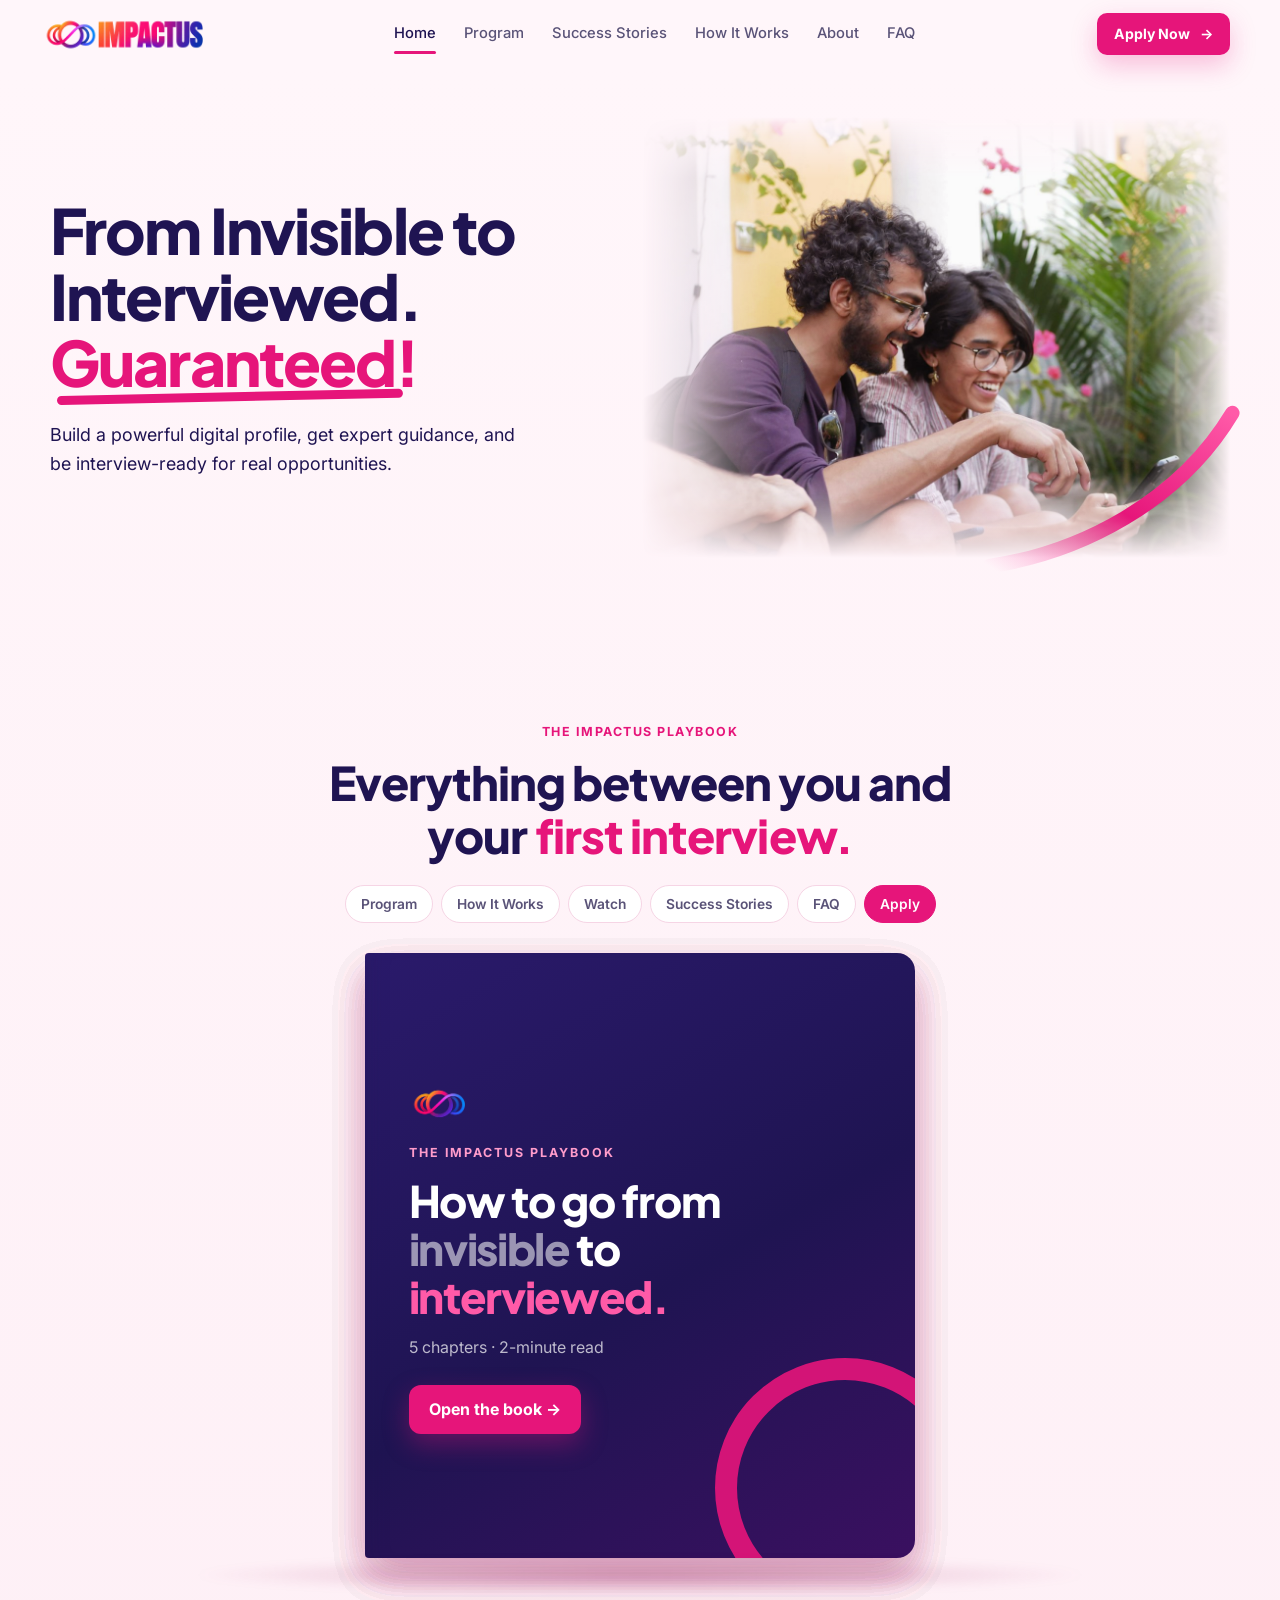
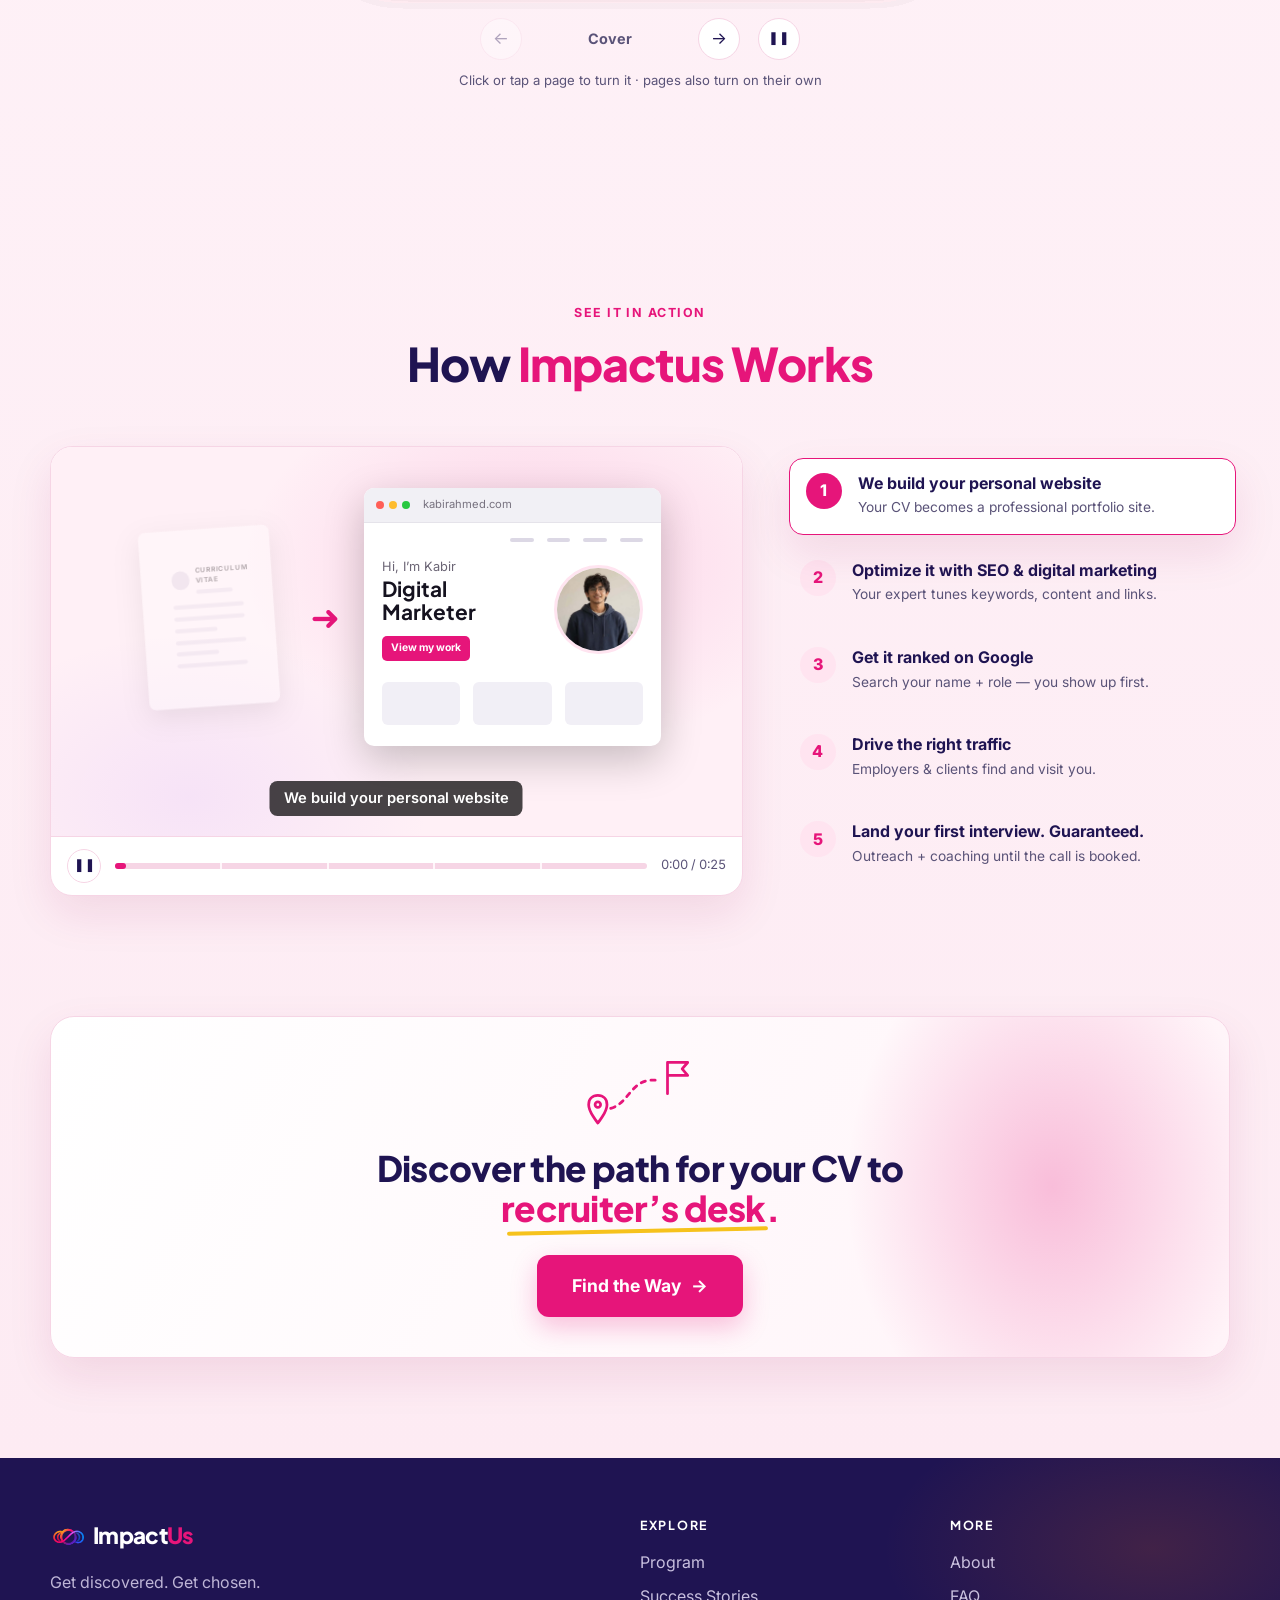
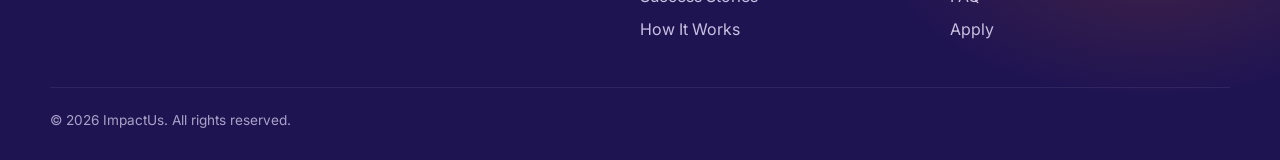
==== commit be8c0791: "Home: blend hero photo into the page (soft edges, pink wash, swoosh) Co-Authored-By: Claude Opus 5.5" ====
--- a/index.html
+++ b/index.html
@@ -67,7 +67,10 @@
     </div>
 
     <div class="h-hero__visual reveal">
-      <img src="assets/img/ref-hero.jpg" alt="Two young friends laughing together over a phone" width="1200" height="900" />
+      <div class="h-hero__photo">
+        <img src="assets/img/ref-hero.jpg" alt="Two young friends laughing together over a phone" width="1200" height="900" />
+      </div>
+      <svg class="h-swoosh" viewBox="0 0 300 200" aria-hidden="true"><defs><linearGradient id="swg" x1="0" y1="1" x2="1" y2="0"><stop offset="0" stop-color="#ff7cc0" stop-opacity="0"/><stop offset=".45" stop-color="#e6157a"/><stop offset="1" stop-color="#ff5aa8"/></linearGradient></defs><path d="M20 190 C 120 175, 230 120, 290 20" /></svg>
     </div>
   </div>
 </section>
--- a/css/home.css
+++ b/css/home.css
@@ -32,7 +32,27 @@
 .h-hero__cta { display: flex; flex-wrap: wrap; align-items: center; gap: 22px; }
 .h-link { font-weight: 700; color: var(--text); border-bottom: 2px solid var(--accent); padding-bottom: 2px; }
 .h-link:hover { color: var(--accent); }
-.h-hero__visual img { width: 100%; height: auto; border-radius: 26px; box-shadow: var(--shadow); aspect-ratio: 4 / 3; object-fit: cover; }
+/* hero photo blends into the page: soft faded edges, a light pink wash, and the brand swoosh */
+.h-hero__visual { position: relative; }
+.h-hero__visual::before {
+  content: ""; position: absolute; inset: -12% -16% -12% -10%; z-index: 0; pointer-events: none;
+  background: radial-gradient(closest-side, rgba(255, 140, 200, .45), rgba(255, 246, 250, 0) 75%);
+}
+.h-hero__photo {
+  position: relative; z-index: 1; overflow: hidden;
+  -webkit-mask-image: linear-gradient(to right, transparent 0%, #000 22%, #000 86%, transparent 100%), linear-gradient(to bottom, transparent 0%, #000 14%, #000 80%, transparent 100%);
+  -webkit-mask-composite: source-in;
+          mask-image: linear-gradient(to right, transparent 0%, #000 22%, #000 86%, transparent 100%), linear-gradient(to bottom, transparent 0%, #000 14%, #000 80%, transparent 100%);
+          mask-composite: intersect;
+}
+.h-hero__photo img { width: 100%; height: auto; aspect-ratio: 4 / 3; object-fit: cover; display: block; filter: saturate(.92) contrast(.97); }
+.h-hero__photo::after {
+  content: ""; position: absolute; inset: 0; pointer-events: none;
+  background: linear-gradient(120deg, rgba(255, 220, 236, .55) 0%, rgba(255, 220, 236, 0) 38%), linear-gradient(0deg, rgba(230, 21, 122, .10), rgba(230, 21, 122, .10));
+  mix-blend-mode: soft-light;
+}
+.h-swoosh { position: absolute; z-index: 2; right: -2%; bottom: -4%; width: 46%; pointer-events: none; overflow: visible; }
+.h-swoosh path { fill: none; stroke: url(#swg); stroke-width: 16; stroke-linecap: round; }
 
 
 /* ---------- book section ---------- */
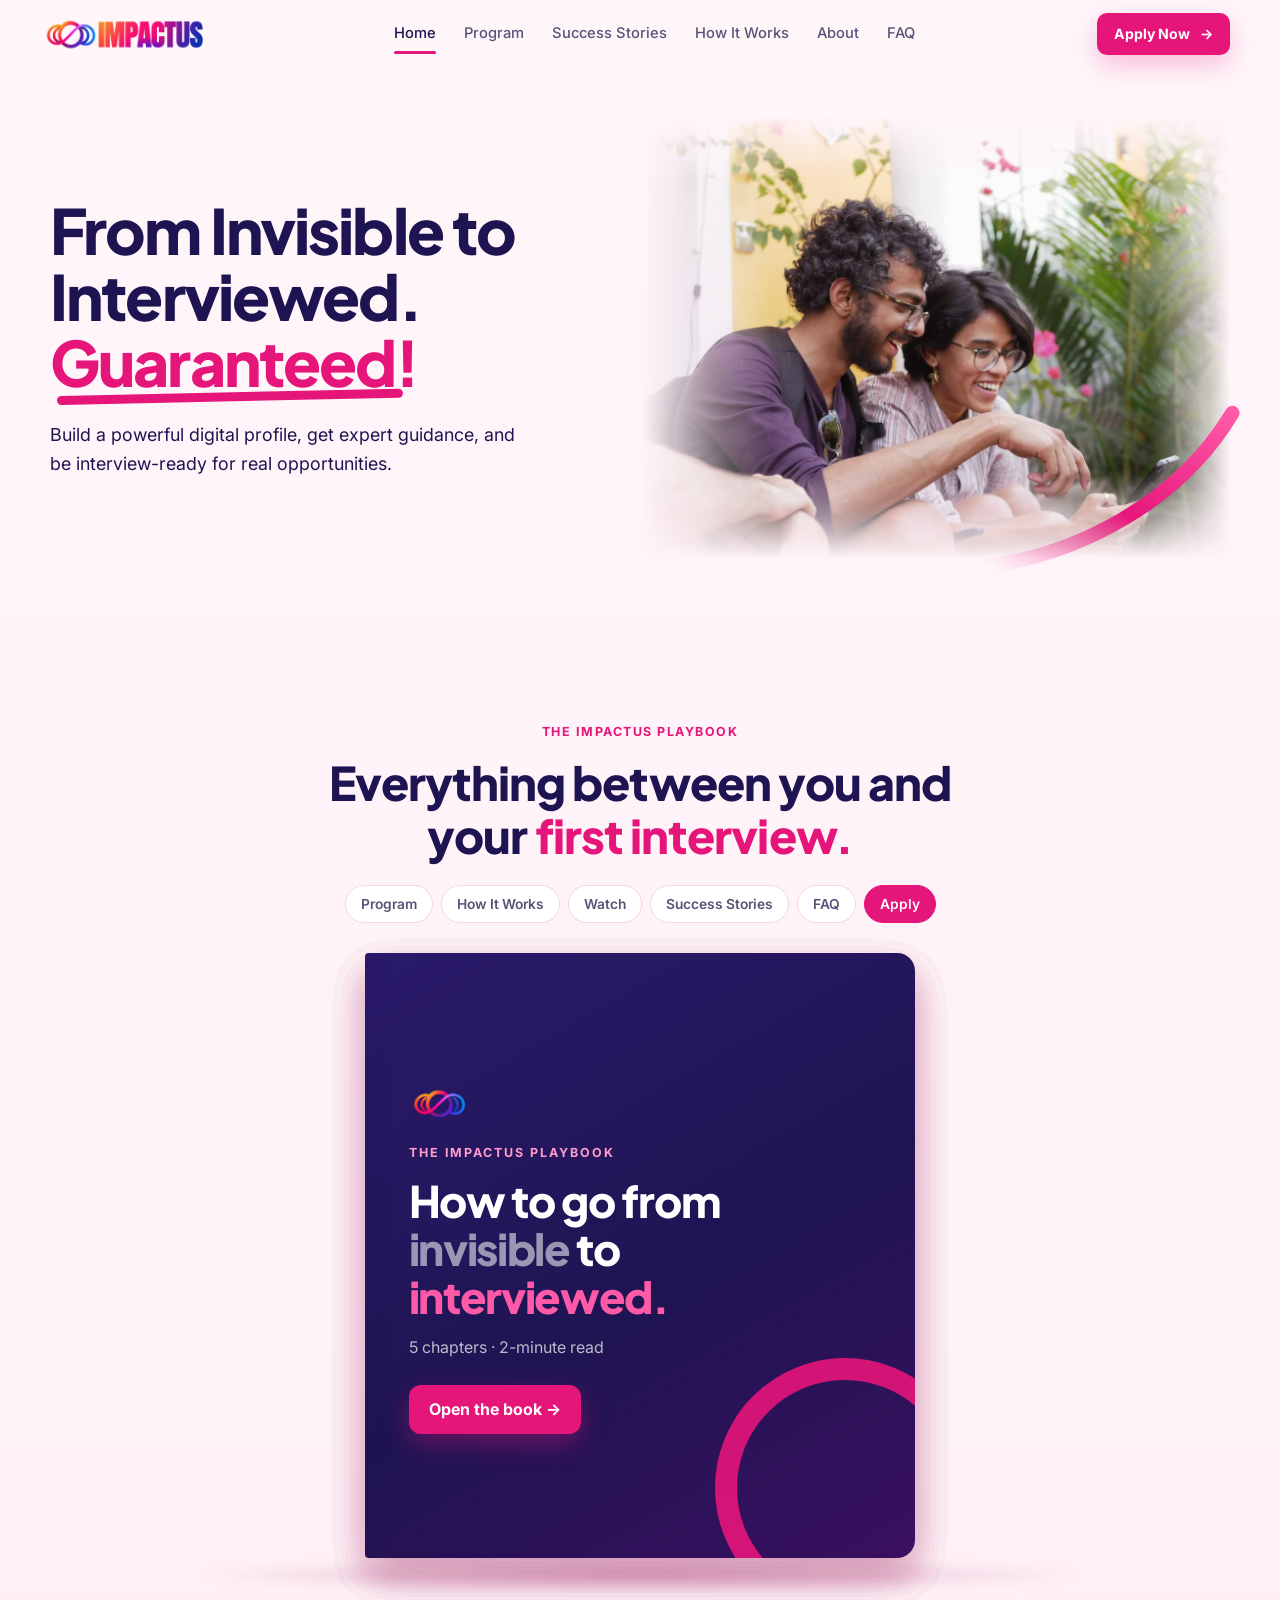
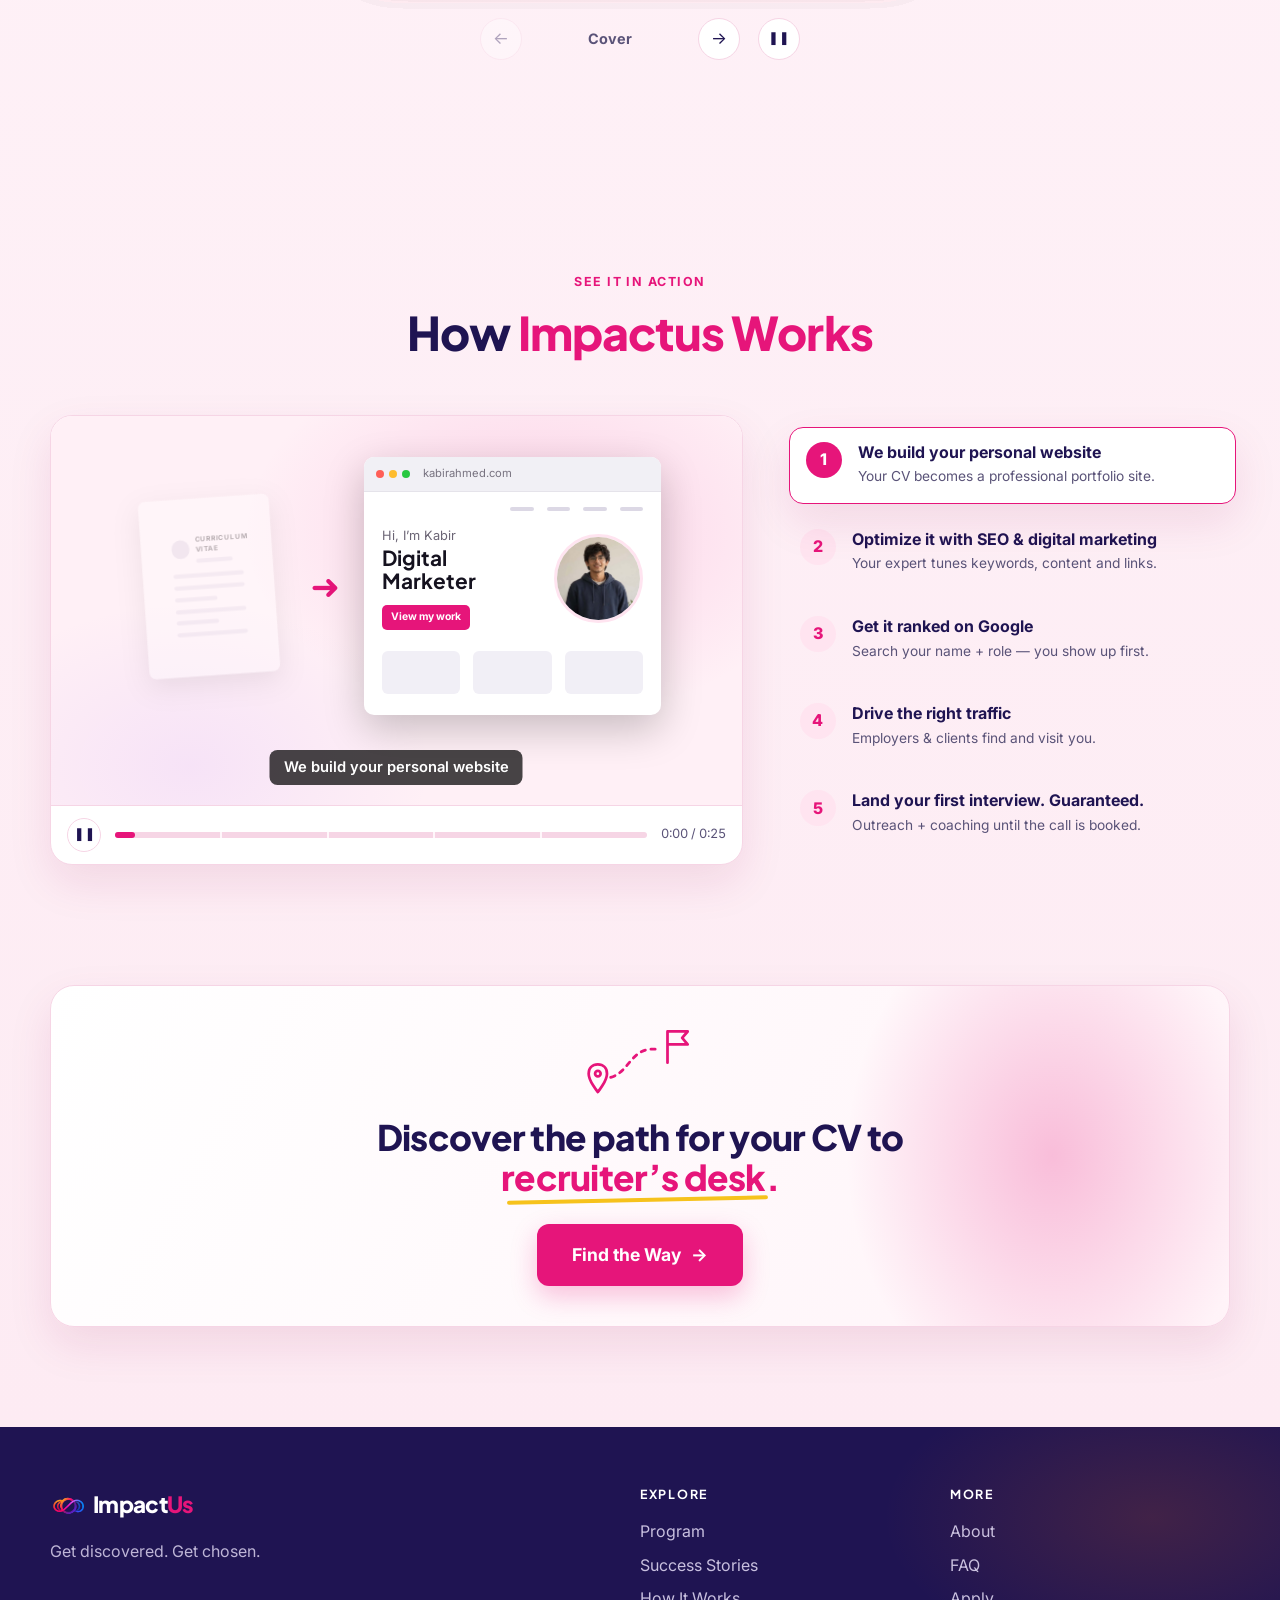
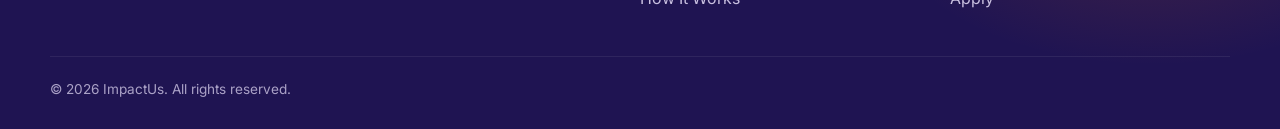
==== commit 75c4d2f3: "Home: remove the page-turn hint under the book Co-Authored-By: Claude Opus 5.5 <noreply@anthropic.co" ====
--- a/index.html
+++ b/index.html
@@ -206,7 +206,6 @@
       <button class="car-btn" id="bookNext" aria-label="Next page">→</button>
       <button class="car-btn book-ctrl__auto" id="bookAuto" aria-label="Stop automatic page turning">❚❚</button>
     </div>
-    <p class="book-hint">Click or tap a page to turn it · pages also turn on their own</p>
   </div>
 </section>
 
--- a/css/home.css
+++ b/css/home.css
@@ -86,7 +86,6 @@
 .bpage { cursor: pointer; }
 .bpage a, .bpage button, .bpage summary { cursor: pointer; }
 .bpage:not(.bpage--back):hover { box-shadow: inset 20px 0 26px -20px rgba(31,20,82,.2), 0 24px 50px rgba(150,20,90,.16); }
-.book-hint { text-align: center; color: var(--muted); font-size: .82rem; margin-top: 10px; }
 .book-ctrl__auto { font-size: .8rem; }
 .leaf {
   position: absolute; top: 0; left: 50%; width: 50%; height: 100%;
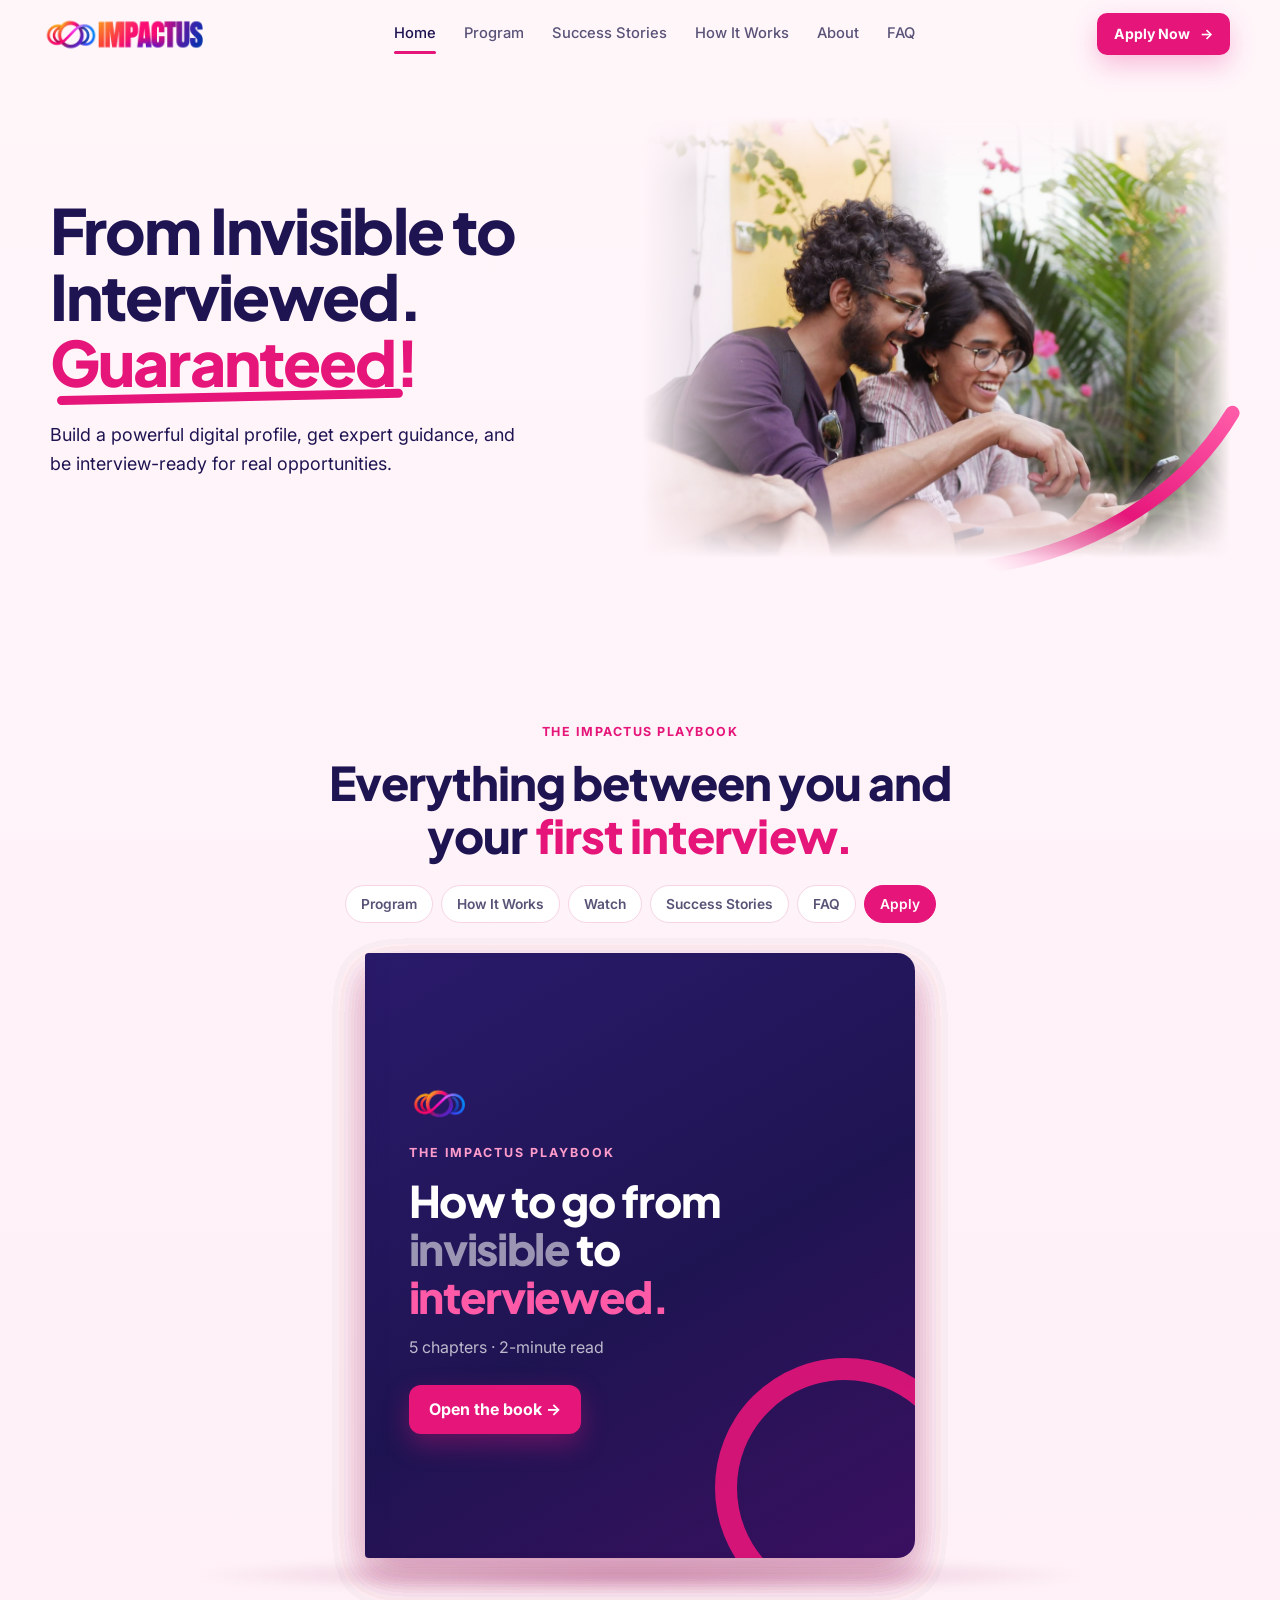
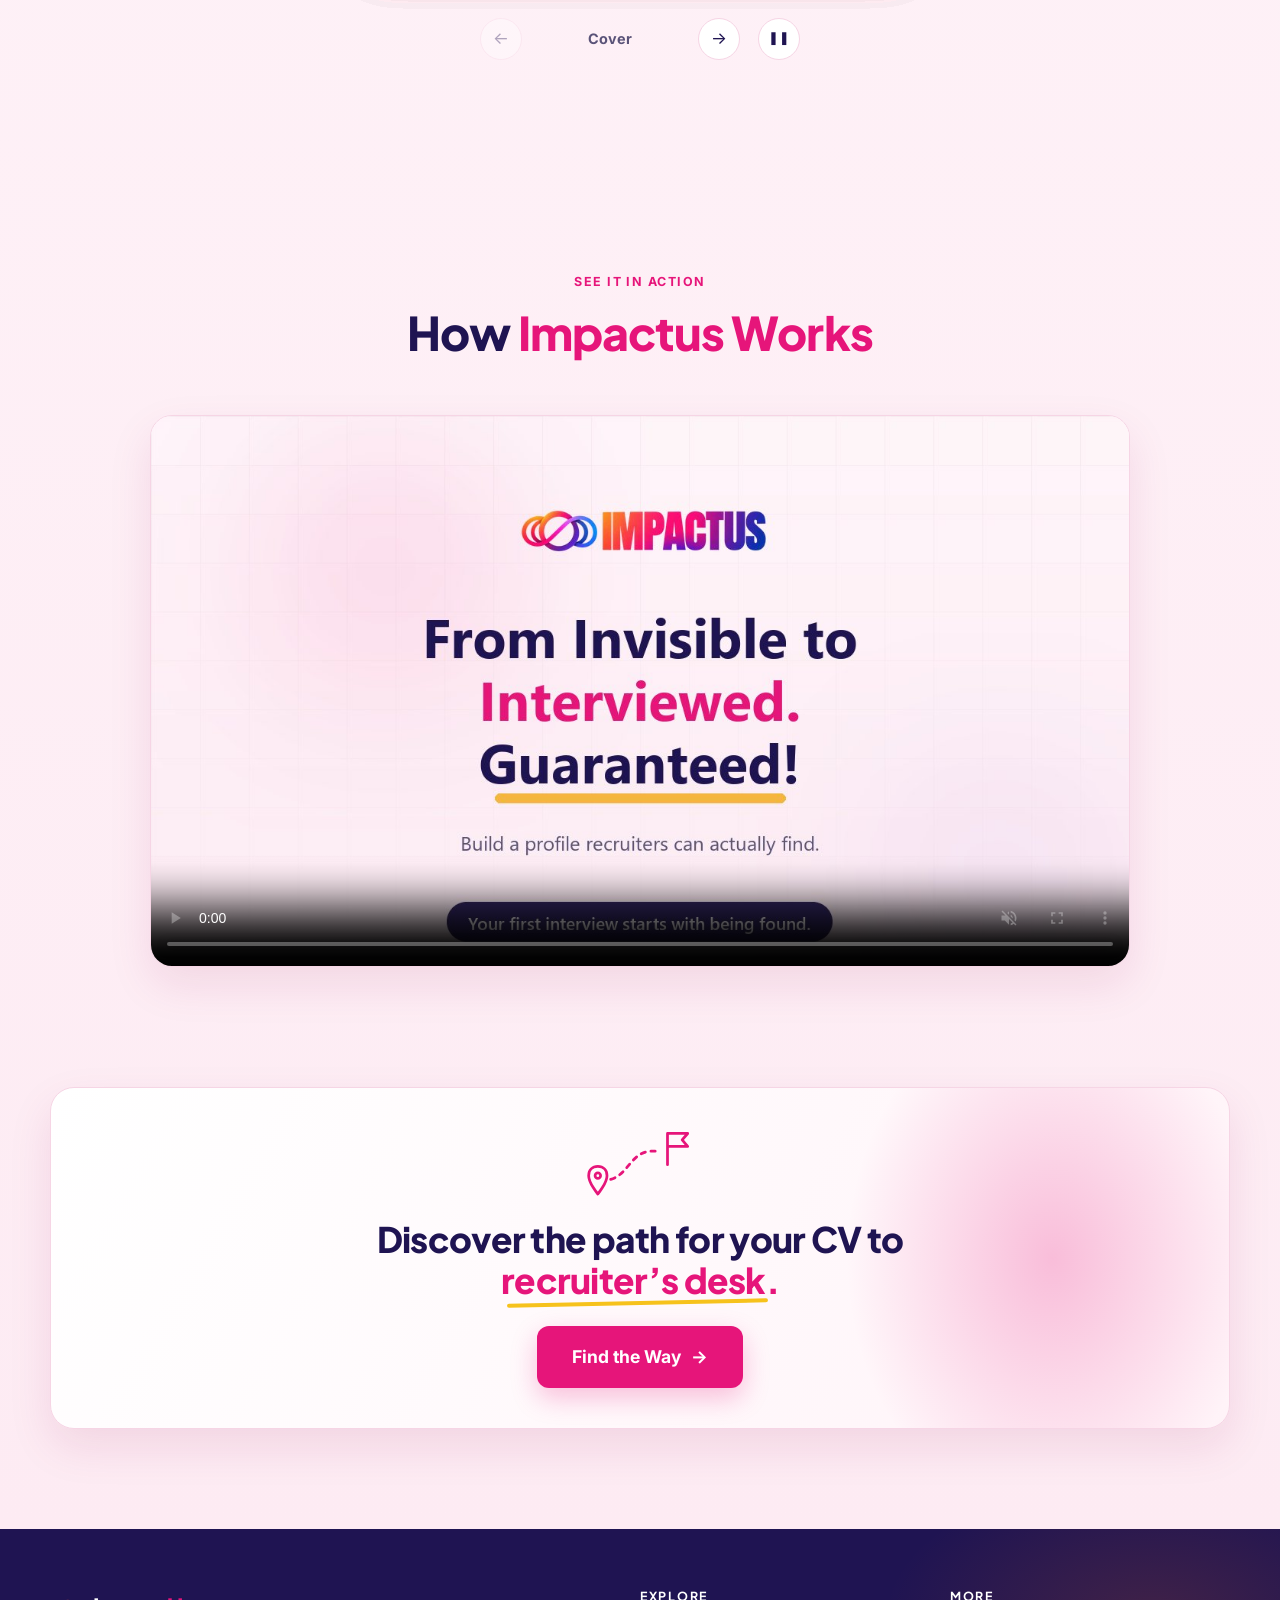
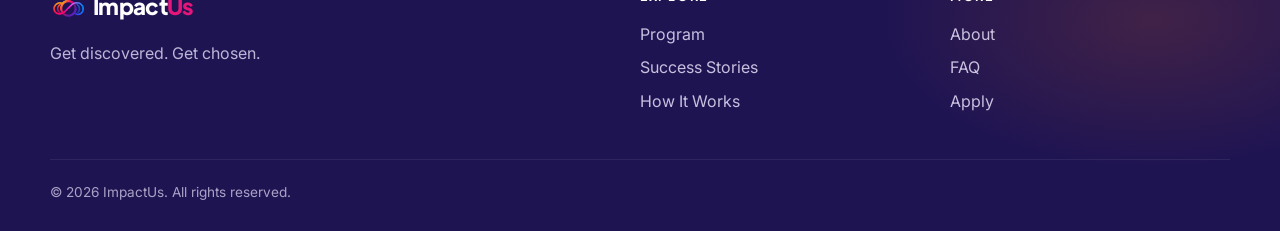
==== commit 8db31348: "Add ImpactUs explainer video to Home and How It Works 88-second motion-graphics video in the site's " ====
--- a/index.html
+++ b/index.html
@@ -151,7 +151,7 @@
           <a href="#how" class="bp-video" data-play aria-label="Play the How It Works walkthrough">
             <img src="assets/img/ref-video.jpg" alt="A young professional at a laptop in a meeting" width="1200" height="600" />
             <span class="bp-video__play" aria-hidden="true">▶</span>
-            <span class="bp-video__bar"><span>▶</span><span>🔊</span><span>0:00 / 0:25</span><i></i><span>⛶</span></span>
+            <span class="bp-video__bar"><span>▶</span><span>🔊</span><span>0:00 / 1:28</span><i></i><span>⛶</span></span>
           </a>
           <span class="bp-num">6</span>
         </article>
@@ -217,96 +217,9 @@
       <h2 class="reveal">How <span class="hl">Impactus Works</span></h2>
     </div>
 
-    <div class="how">
-      <div class="player reveal" id="player">
-        <div class="screen" id="screen">
-          <!-- Scene 1: CV → Website -->
-          <div class="scene" data-scene="0">
-            <div class="cv">
-              <div class="cv__head"><span class="cv__ph"></span><div><b>CURRICULUM VITAE</b><i></i></div></div>
-              <i></i><i></i><i class="s"></i><i></i><i class="s"></i><i></i>
-            </div>
-            <div class="morph-arrow">➜</div>
-            <div class="site">
-              <div class="browser-dots"><i></i><i></i><i></i><span>kabirahmed.com</span></div>
-              <div class="site__body">
-                <div class="site__nav"><i></i><i></i><i></i><i></i></div>
-                <div class="site__hero">
-                  <div><small>Hi, I’m Kabir</small><b>Digital Marketer</b><span class="site__btn">View my work</span></div>
-                  <img src="assets/img/kabir.jpg" alt="" />
-                </div>
-                <div class="site__cards"><i></i><i></i><i></i></div>
-              </div>
-            </div>
-          </div>
-          <!-- Scene 2: SEO -->
-          <div class="scene" data-scene="1">
-            <div class="seo">
-              <div class="ring"><svg viewBox="0 0 120 120"><circle cx="60" cy="60" r="50" class="ring__bg"/><circle cx="60" cy="60" r="50" class="ring__fg"/></svg><div class="ring__val"><b data-ring>0</b><small>SEO score</small></div></div>
-              <div class="chips">
-                <span>Meta titles</span><span>Keywords</span><span>Schema</span><span>Backlinks</span><span>Page speed 98</span><span>LinkedIn sync</span><span>Content plan</span><span>Mobile-ready</span>
-              </div>
-            </div>
-          </div>
-          <!-- Scene 3: Google -->
-          <div class="scene" data-scene="2">
-            <div class="serp">
-              <div class="serp__logo"><span style="color:#4285F4">G</span><span style="color:#EA4335">o</span><span style="color:#FBBC05">o</span><span style="color:#4285F4">g</span><span style="color:#34A853">l</span><span style="color:#EA4335">e</span></div>
-              <div class="serp__box"><span data-type="kabir digital marketer portfolio"></span><i class="caret"></i></div>
-              <div class="serp__res">
-                <span class="serp__one">#1</span>
-                <small>kabirahmed.com</small>
-                <b>Kabir – Digital Marketer | Portfolio</b>
-                <p>Digital marketer with expertise in SEO, content and growth marketing.</p>
-              </div>
-              <div class="serp__res serp__res--dim"><i></i><i></i></div>
-            </div>
-          </div>
-          <!-- Scene 4: Traffic -->
-          <div class="scene" data-scene="3">
-            <div class="traffic">
-              <div class="traffic__stats">
-                <div><b data-num="1240">0</b><small>Profile views</small></div>
-                <div><b data-num="86">0</b><small>Recruiter visits</small></div>
-                <div><b data-num="14">0</b><small>Client enquiries</small></div>
-              </div>
-              <svg class="traffic__chart" viewBox="0 0 400 140" preserveAspectRatio="none">
-                <path class="area" d="M0 130 L50 122 L100 115 L150 100 L200 92 L250 70 L300 52 L350 30 L400 12 L400 140 L0 140Z"/>
-                <path class="line" d="M0 130 L50 122 L100 115 L150 100 L200 92 L250 70 L300 52 L350 30 L400 12"/>
-              </svg>
-              <div class="visitors"><span>🏢 Employer</span><span>💼 Client</span><span>🧑‍💼 Recruiter</span></div>
-            </div>
-          </div>
-          <!-- Scene 5: Interview -->
-          <div class="scene" data-scene="4">
-            <div class="invite">
-              <div class="invite__card">
-                <div class="invite__top"><span class="check">✓</span><div><b>Interview invitation</b><small>From: Hiring Team</small></div></div>
-                <p>Hi Kabir, we came across your portfolio on Google and would love to talk about the Digital Marketing role.</p>
-                <div class="invite__when">📅 Thursday · 11:00 AM</div>
-              </div>
-              <div class="confetti" aria-hidden="true"><i></i><i></i><i></i><i></i><i></i><i></i><i></i><i></i><i></i><i></i><i></i><i></i></div>
-            </div>
-          </div>
-
-          <div class="caption" id="caption">We build your personal website</div>
-          <button class="big-play" id="bigPlay" aria-label="Play walkthrough">▶</button>
-        </div>
-        <div class="controls">
-          <button class="ctrl" id="playBtn" aria-label="Play">▶</button>
-          <div class="bar" id="bar"><div class="bar__fill" id="barFill"></div><div class="bar__marks"><i></i><i></i><i></i><i></i></div></div>
-          <span class="time" id="time">0:00 / 0:25</span>
-        </div>
+    <div class="promo reveal">
+        <video class="promo__video" id="promoVideo" src="assets/video/impactus-explainer.mp4" poster="assets/video/impactus-explainer-poster.jpg" controls muted playsinline preload="metadata" aria-label="ImpactUs explainer video: how your CV becomes a website, gets found on Google and lands your first interview"></video>
       </div>
-
-      <ol class="steps" id="steps">
-        <li data-step="0"><span>1</span><div><b>We build your personal website</b><small>Your CV becomes a professional portfolio site.</small></div></li>
-        <li data-step="1"><span>2</span><div><b>Optimize it with SEO &amp; digital marketing</b><small>Your expert tunes keywords, content and links.</small></div></li>
-        <li data-step="2"><span>3</span><div><b>Get it ranked on Google</b><small>Search your name + role — you show up first.</small></div></li>
-        <li data-step="3"><span>4</span><div><b>Drive the right traffic</b><small>Employers &amp; clients find and visit you.</small></div></li>
-        <li data-step="4"><span>5</span><div><b>Land your first interview. Guaranteed.</b><small>Outreach + coaching until the call is booked.</small></div></li>
-      </ol>
-    </div>
   </div>
 </section>
 
--- a/css/styles.css
+++ b/css/styles.css
@@ -267,6 +267,8 @@
 .scrub .w.on.key { color: var(--hl); }
 
 /* ---------- how it works / player ---------- */
+.promo { max-width: 980px; margin: 0 auto; border-radius: 22px; overflow: hidden; border: 1px solid var(--line); box-shadow: var(--shadow); background: #fff6fa; }
+.promo__video { display: block; width: 100%; height: auto; aspect-ratio: 16 / 9; background: #fff6fa; }
 .how { display: grid; grid-template-columns: 1.55fr 1fr; gap: 40px; align-items: center; }
 .player { background: var(--surface); border: 1px solid var(--line); border-radius: 22px; overflow: hidden; box-shadow: var(--shadow); }
 .screen { position: relative; aspect-ratio: 16/9; background: var(--screen-bg); overflow: hidden; }
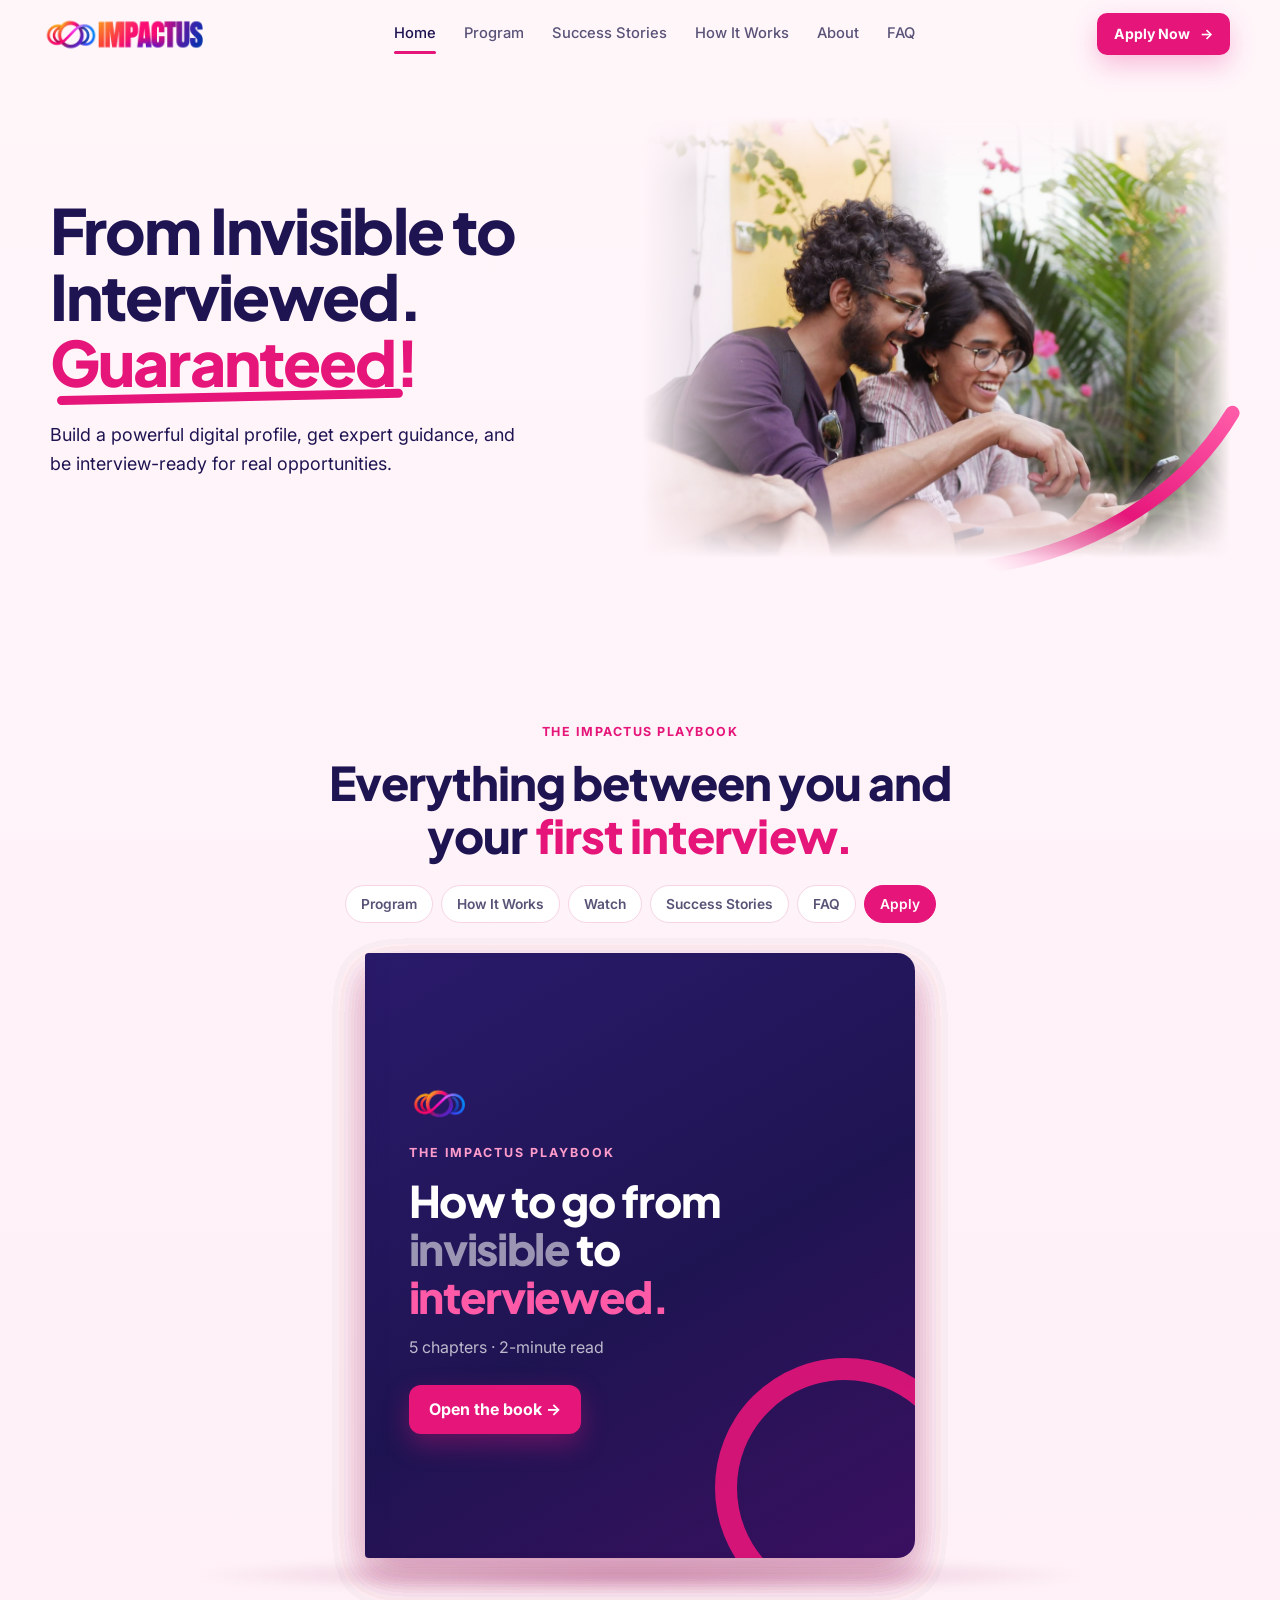
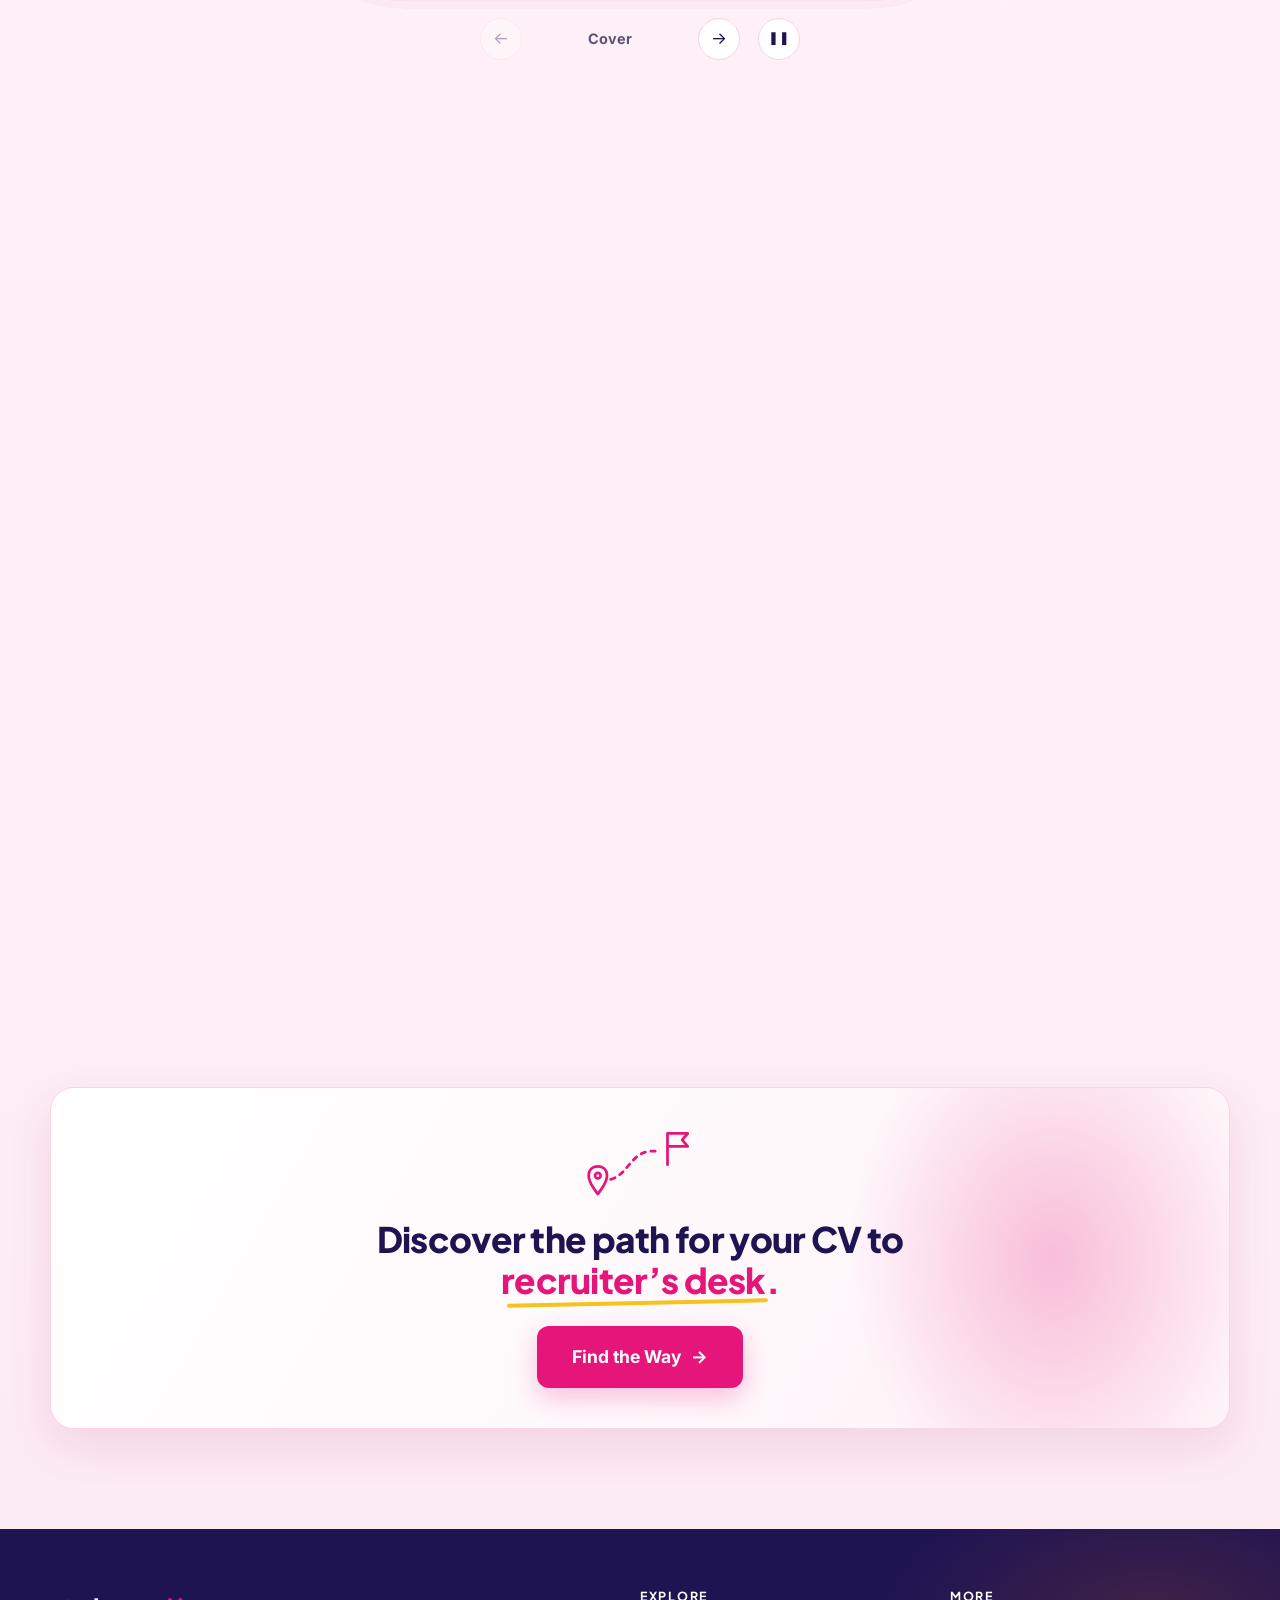
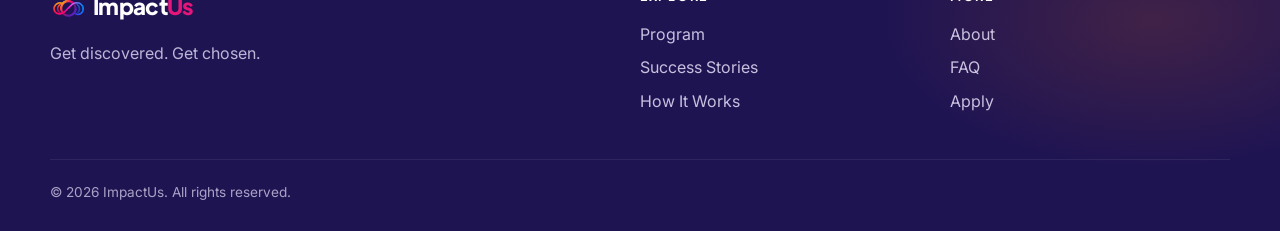
==== commit ef93637b: "Explainer video: add voice-over and original music Neural voice-over per scene, an original synthesi" ====
--- a/index.html
+++ b/index.html
@@ -151,7 +151,7 @@
           <a href="#how" class="bp-video" data-play aria-label="Play the How It Works walkthrough">
             <img src="assets/img/ref-video.jpg" alt="A young professional at a laptop in a meeting" width="1200" height="600" />
             <span class="bp-video__play" aria-hidden="true">▶</span>
-            <span class="bp-video__bar"><span>▶</span><span>🔊</span><span>0:00 / 1:28</span><i></i><span>⛶</span></span>
+            <span class="bp-video__bar"><span>▶</span><span>🔊</span><span>0:00 / 1:38</span><i></i><span>⛶</span></span>
           </a>
           <span class="bp-num">6</span>
         </article>
@@ -219,6 +219,7 @@
 
     <div class="promo reveal">
         <video class="promo__video" id="promoVideo" src="assets/video/impactus-explainer.mp4" poster="assets/video/impactus-explainer-poster.jpg" controls muted playsinline preload="metadata" aria-label="ImpactUs explainer video: how your CV becomes a website, gets found on Google and lands your first interview"></video>
+        <button class="promo__sound" id="promoSound" type="button">🔊 Play with sound</button>
       </div>
   </div>
 </section>
--- a/css/styles.css
+++ b/css/styles.css
@@ -267,7 +267,10 @@
 .scrub .w.on.key { color: var(--hl); }
 
 /* ---------- how it works / player ---------- */
-.promo { max-width: 980px; margin: 0 auto; border-radius: 22px; overflow: hidden; border: 1px solid var(--line); box-shadow: var(--shadow); background: #fff6fa; }
+.promo__sound { position: absolute; top: 14px; right: 14px; z-index: 2; border: 0; cursor: pointer; padding: 10px 16px; border-radius: 999px; background: var(--accent); color: #fff; font: 600 .9rem/1 inherit; font-family: inherit; box-shadow: 0 8px 20px rgba(230,21,122,.35); transition: transform .2s, background .2s; }
+.promo__sound:hover { background: var(--accent-hover); transform: translateY(-1px); }
+.promo__sound[hidden] { display: none; }
+.promo { position: relative; max-width: 980px; margin: 0 auto; border-radius: 22px; overflow: hidden; border: 1px solid var(--line); box-shadow: var(--shadow); background: #fff6fa; }
 .promo__video { display: block; width: 100%; height: auto; aspect-ratio: 16 / 9; background: #fff6fa; }
 .how { display: grid; grid-template-columns: 1.55fr 1fr; gap: 40px; align-items: center; }
 .player { background: var(--surface); border: 1px solid var(--line); border-radius: 22px; overflow: hidden; box-shadow: var(--shadow); }
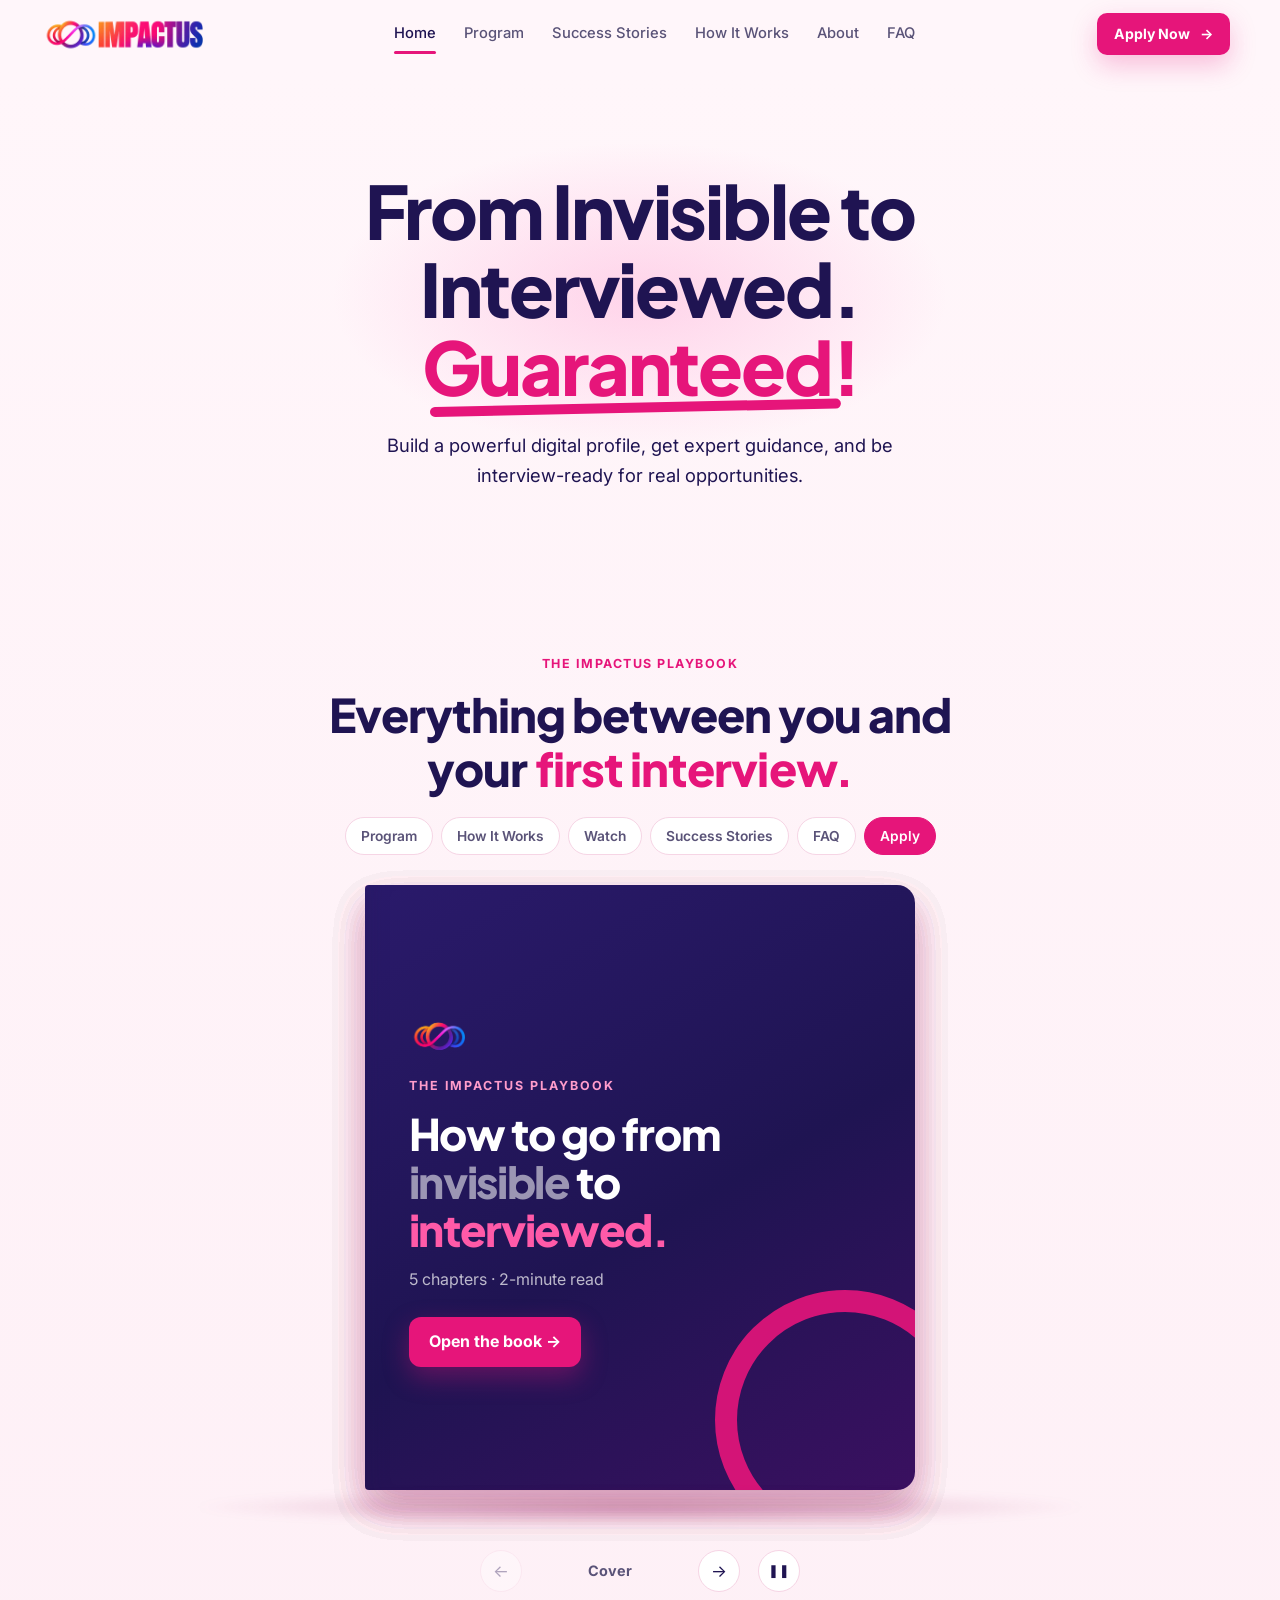
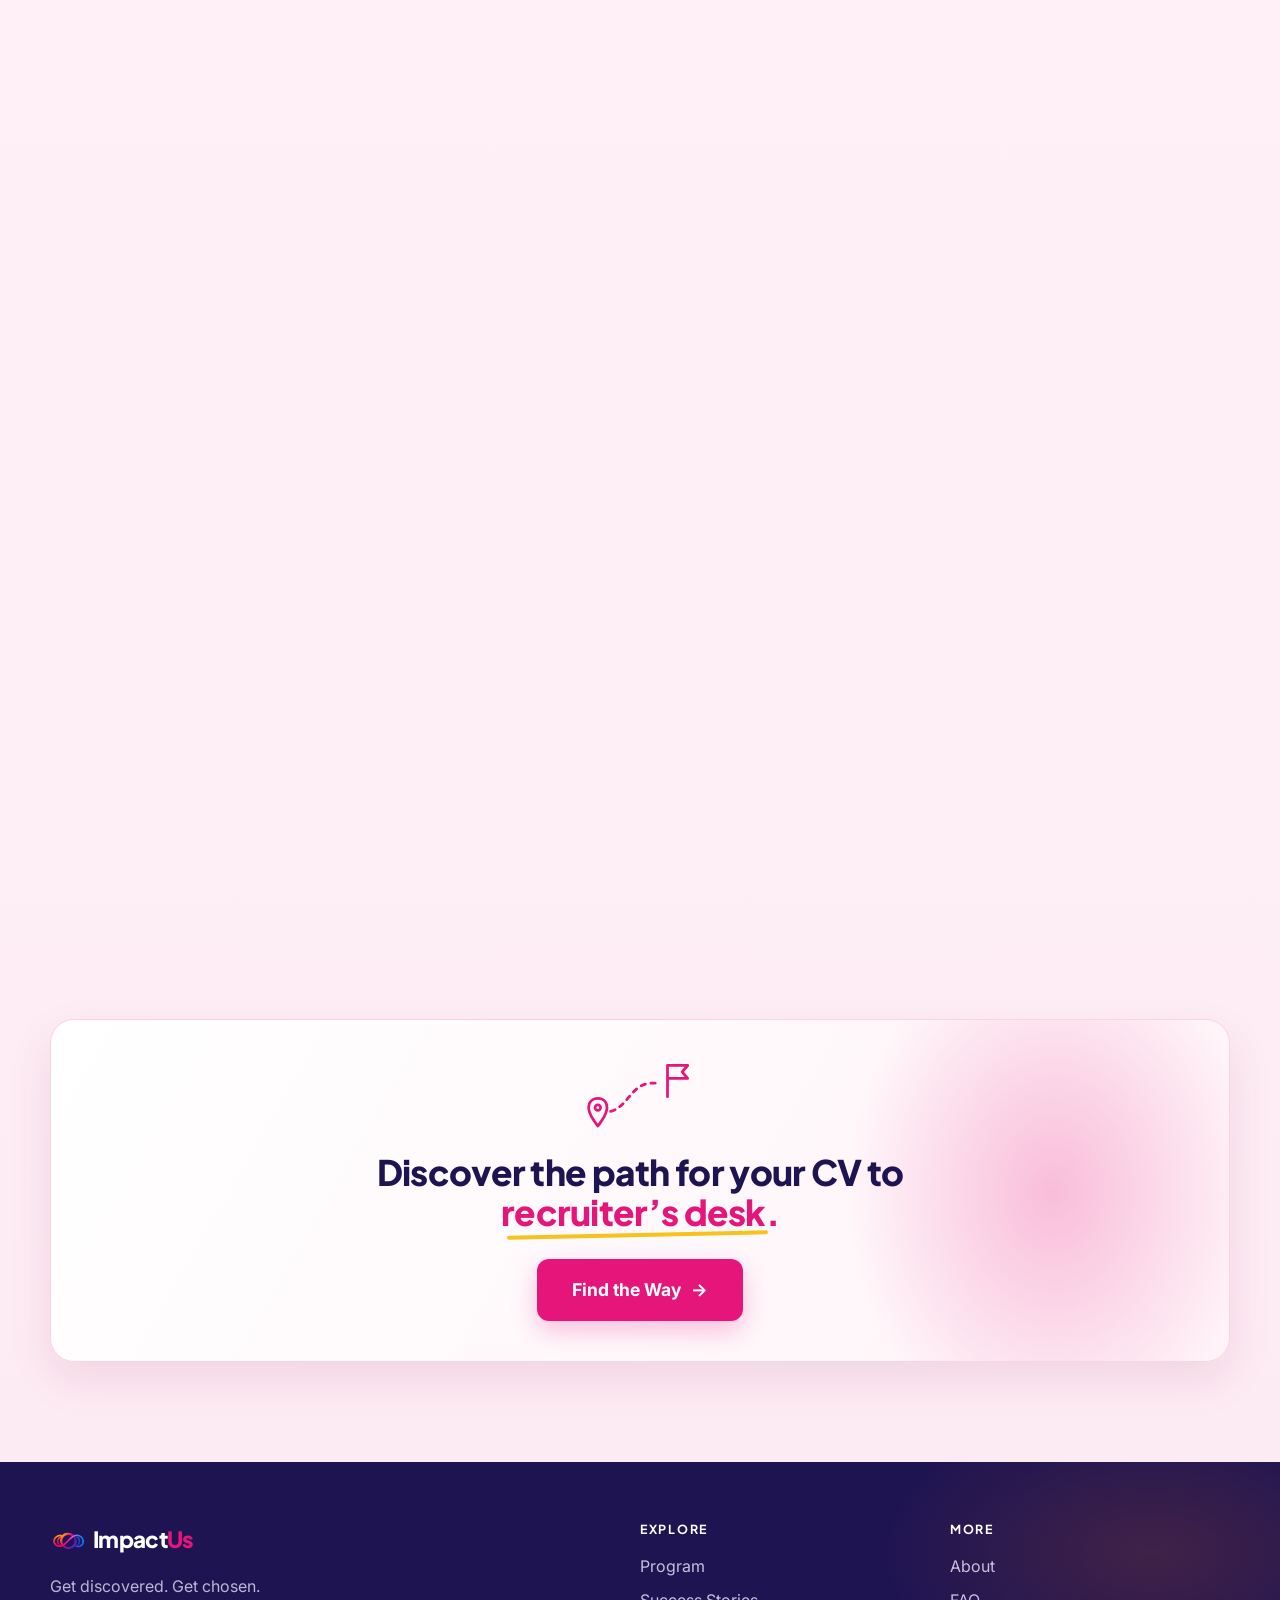
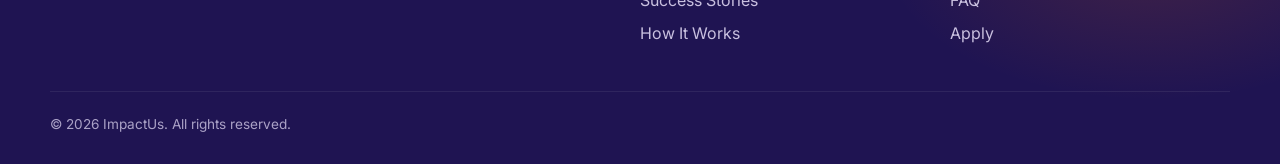
==== commit 37a2460a: "Home: remove the hero photo, centre the headline Co-Authored-By: Claude Opus 5.5 <noreply@anthropic." ====
--- a/index.html
+++ b/index.html
@@ -65,13 +65,6 @@
       </h1>
       <p class="h-hero__sub reveal">Build a powerful digital profile, get expert guidance, and be interview-ready for real opportunities.</p>
     </div>
-
-    <div class="h-hero__visual reveal">
-      <div class="h-hero__photo">
-        <img src="assets/img/ref-hero.jpg" alt="Two young friends laughing together over a phone" width="1200" height="900" />
-      </div>
-      <svg class="h-swoosh" viewBox="0 0 300 200" aria-hidden="true"><defs><linearGradient id="swg" x1="0" y1="1" x2="1" y2="0"><stop offset="0" stop-color="#ff7cc0" stop-opacity="0"/><stop offset=".45" stop-color="#e6157a"/><stop offset="1" stop-color="#ff5aa8"/></linearGradient></defs><path d="M20 190 C 120 175, 230 120, 290 20" /></svg>
-    </div>
   </div>
 </section>
 
@@ -151,7 +144,7 @@
           <a href="#how" class="bp-video" data-play aria-label="Play the How It Works walkthrough">
             <img src="assets/img/ref-video.jpg" alt="A young professional at a laptop in a meeting" width="1200" height="600" />
             <span class="bp-video__play" aria-hidden="true">▶</span>
-            <span class="bp-video__bar"><span>▶</span><span>🔊</span><span>0:00 / 1:38</span><i></i><span>⛶</span></span>
+            <span class="bp-video__bar"><span>▶</span><span>🔊</span><span>0:00 / 1:53</span><i></i><span>⛶</span></span>
           </a>
           <span class="bp-num">6</span>
         </article>
--- a/css/home.css
+++ b/css/home.css
@@ -19,41 +19,23 @@
 .reveal.in .h-under::after, .bpage .h-under::after { transform: rotate(-1.2deg) scaleX(1); }
 
 /* ---------- hero ---------- */
-.h-hero { position: relative; padding: clamp(28px, 4vw, 48px) 0 clamp(40px, 6vw, 72px); overflow: hidden; }
-.h-hero__grid { display: grid; grid-template-columns: 1fr 1.08fr; gap: clamp(24px, 4vw, 48px); align-items: center; }
-.h-hero__title { font-size: clamp(2.4rem, 5vw, 3.9rem); font-weight: 800; line-height: 1.06; letter-spacing: -0.03em; margin-bottom: 26px; }
-.h-hero__sub { font-size: 1.12rem; color: var(--text); opacity: .85; max-width: 470px; }
+.h-hero { position: relative; padding: clamp(48px, 8vw, 104px) 0 clamp(40px, 6vw, 72px); overflow: hidden; isolation: isolate; }
+.h-hero::before {
+  content: ""; position: absolute; left: 50%; top: 46%; width: min(820px, 120vw); aspect-ratio: 2 / 1; transform: translate(-50%, -50%);
+  z-index: -1; pointer-events: none; background: radial-gradient(closest-side, rgba(255, 140, 200, .32), rgba(255, 246, 250, 0) 75%);
+}
+.h-hero__grid { display: block; text-align: center; }
+.h-hero__title { font-size: clamp(2.4rem, 6vw, 4.6rem); font-weight: 800; line-height: 1.06; letter-spacing: -0.03em; margin-bottom: 26px; }
+.h-hero__sub { font-size: 1.15rem; color: var(--text); opacity: .85; max-width: 520px; margin: 0 auto; }
 .h-feats { list-style: none; padding: 0; margin: 28px 0 30px; display: flex; gap: clamp(22px, 4vw, 48px); }
 .h-feats li { display: flex; flex-direction: column; align-items: center; text-align: center; gap: 8px; font-weight: 700; font-size: .92rem; line-height: 1.25; }
-.page--home svg:not(.h-swoosh):not(.bp-arrow):not(.bp-path) use, .h-feats svg, .bp-tile svg, .bp-ic svg {
+.page--home svg:not(.bp-arrow):not(.bp-path) use, .h-feats svg, .bp-tile svg, .bp-ic svg {
   fill: none; stroke: var(--accent); stroke-width: 1.6; stroke-linecap: round; stroke-linejoin: round;
 }
 .h-feats svg { width: 40px; height: 40px; }
 .h-hero__cta { display: flex; flex-wrap: wrap; align-items: center; gap: 22px; }
 .h-link { font-weight: 700; color: var(--text); border-bottom: 2px solid var(--accent); padding-bottom: 2px; }
 .h-link:hover { color: var(--accent); }
-/* hero photo blends into the page: soft faded edges, a light pink wash, and the brand swoosh */
-.h-hero__visual { position: relative; }
-.h-hero__visual::before {
-  content: ""; position: absolute; inset: -12% -16% -12% -10%; z-index: 0; pointer-events: none;
-  background: radial-gradient(closest-side, rgba(255, 140, 200, .45), rgba(255, 246, 250, 0) 75%);
-}
-.h-hero__photo {
-  position: relative; z-index: 1; overflow: hidden;
-  -webkit-mask-image: linear-gradient(to right, transparent 0%, #000 22%, #000 86%, transparent 100%), linear-gradient(to bottom, transparent 0%, #000 14%, #000 80%, transparent 100%);
-  -webkit-mask-composite: source-in;
-          mask-image: linear-gradient(to right, transparent 0%, #000 22%, #000 86%, transparent 100%), linear-gradient(to bottom, transparent 0%, #000 14%, #000 80%, transparent 100%);
-          mask-composite: intersect;
-}
-.h-hero__photo img { width: 100%; height: auto; aspect-ratio: 4 / 3; object-fit: cover; display: block; filter: saturate(.92) contrast(.97); }
-.h-hero__photo::after {
-  content: ""; position: absolute; inset: 0; pointer-events: none;
-  background: linear-gradient(120deg, rgba(255, 220, 236, .55) 0%, rgba(255, 220, 236, 0) 38%), linear-gradient(0deg, rgba(230, 21, 122, .10), rgba(230, 21, 122, .10));
-  mix-blend-mode: soft-light;
-}
-.h-swoosh { position: absolute; z-index: 2; right: -2%; bottom: -4%; width: 46%; pointer-events: none; overflow: visible; }
-.h-swoosh path { fill: none; stroke: url(#swg); stroke-width: 16; stroke-linecap: round; }
-
 
 /* ---------- book section ---------- */
 .book-sec { padding: clamp(48px, 7vw, 88px) 0; overflow: hidden; }
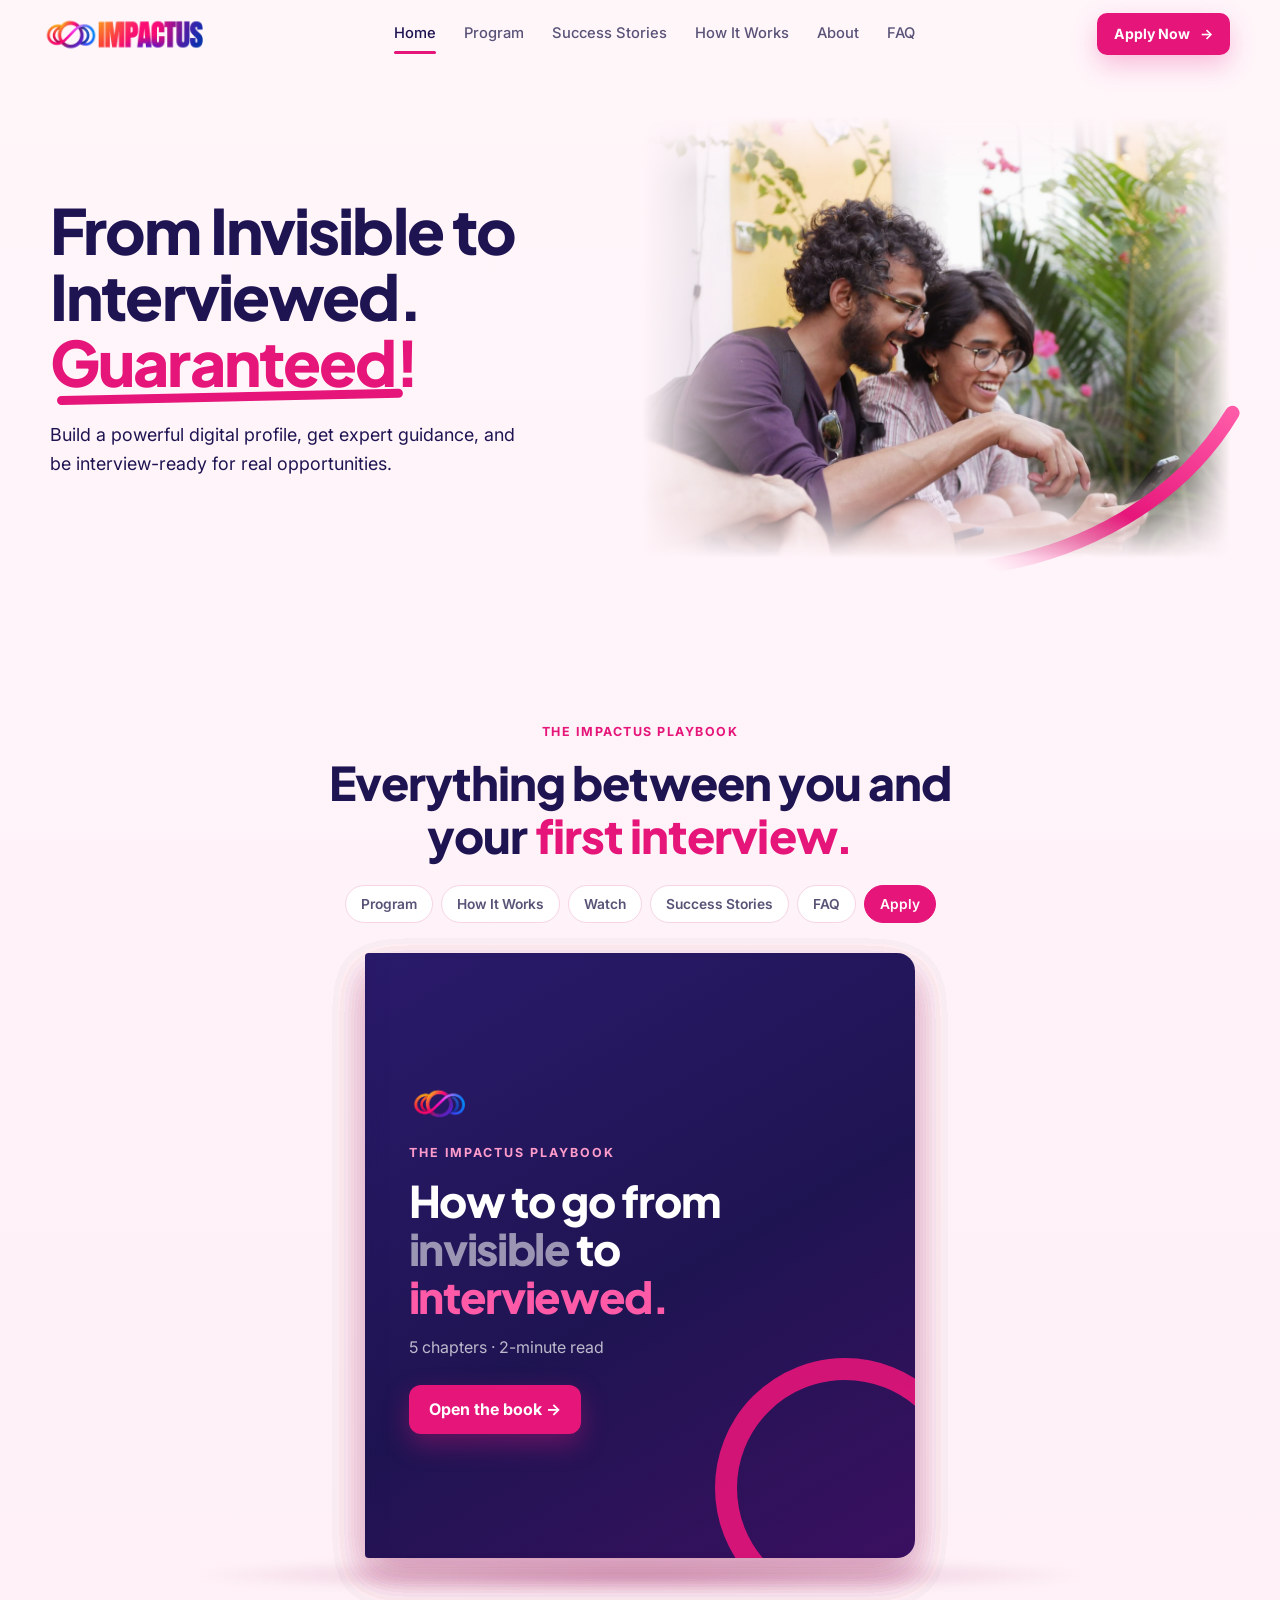
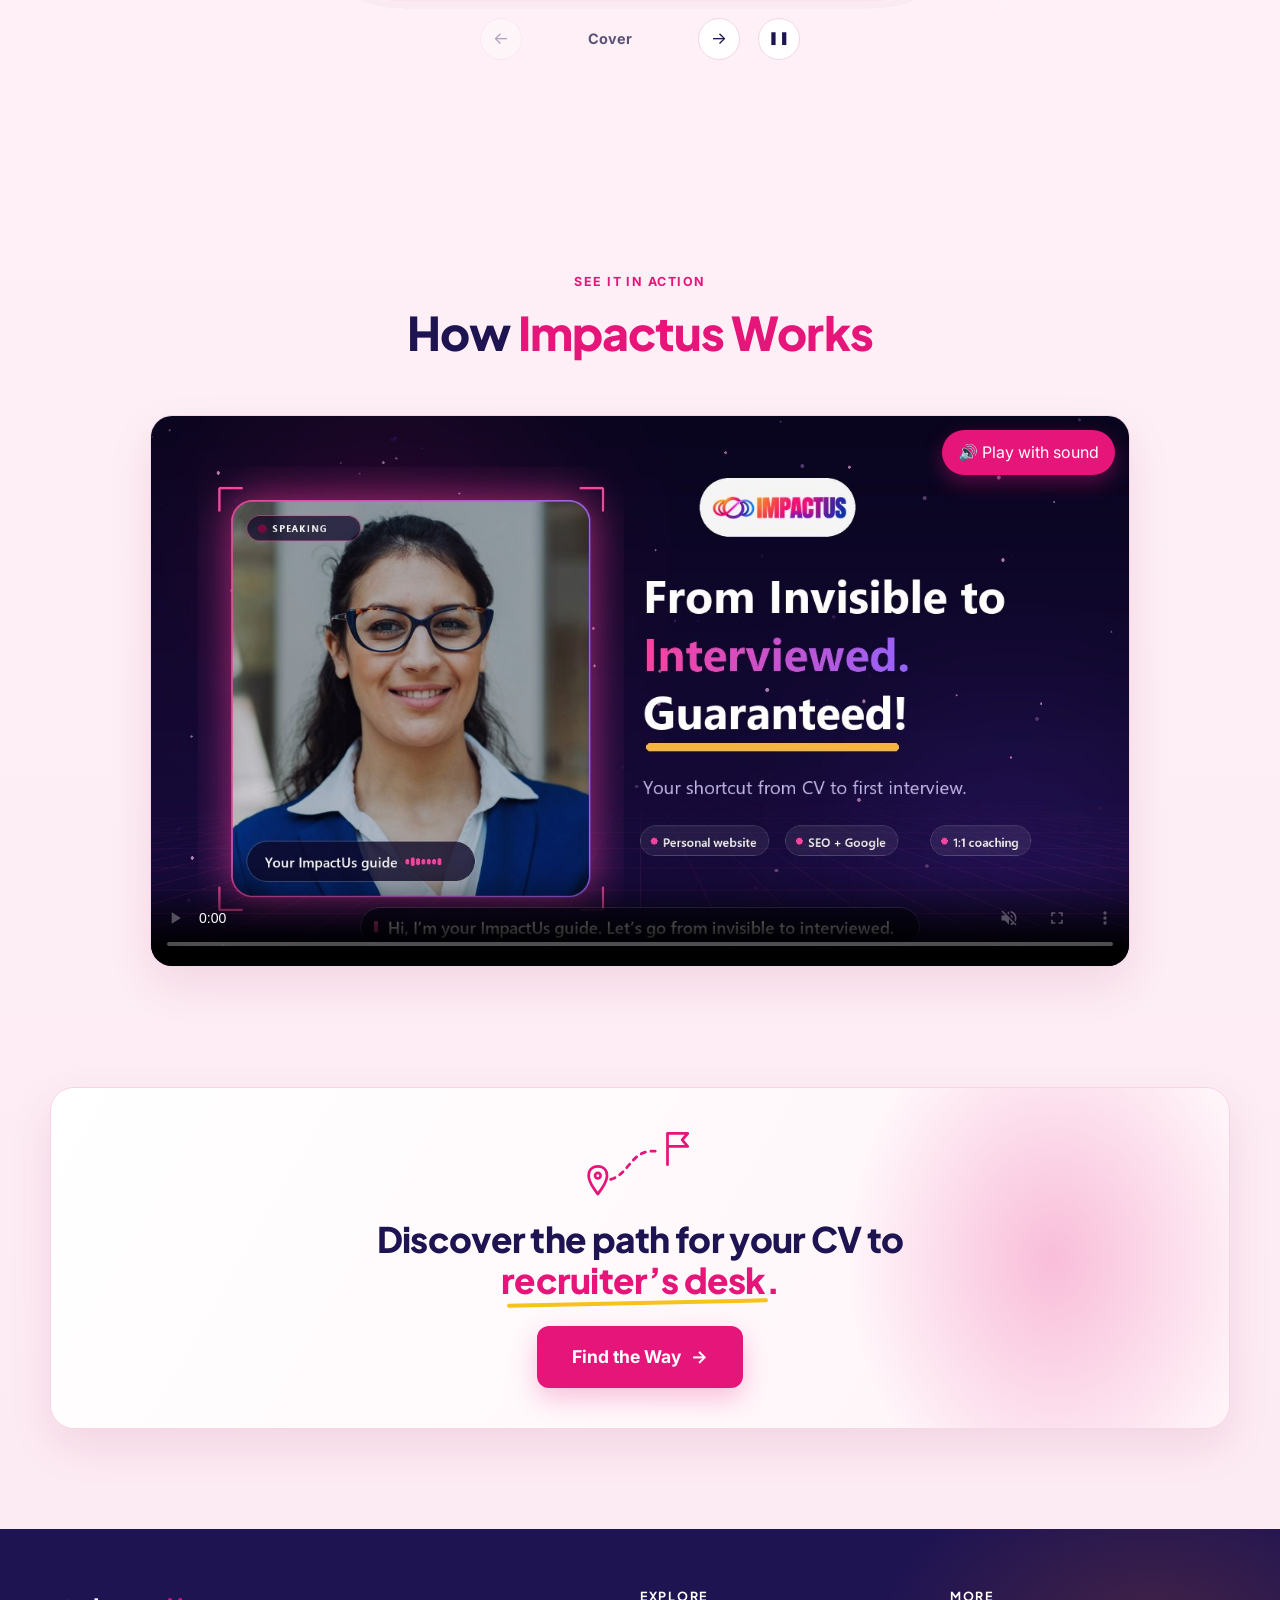
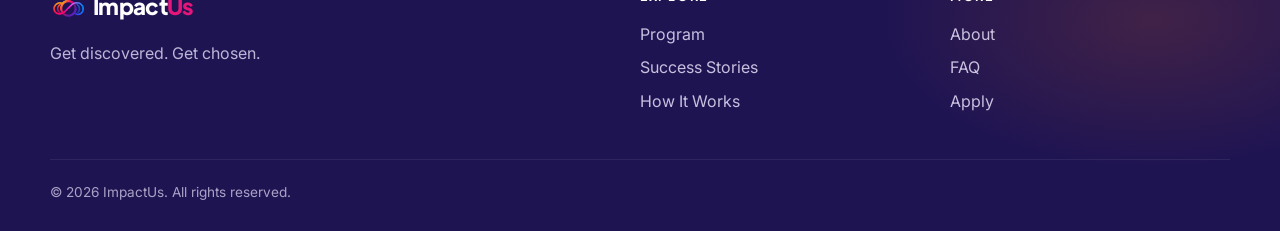
==== commit 8677e4cb: "Revert "Home: remove the hero photo, centre the headline" Brings back the hero photo.  Co-Authored-B" ====
--- a/index.html
+++ b/index.html
@@ -65,6 +65,13 @@
       </h1>
       <p class="h-hero__sub reveal">Build a powerful digital profile, get expert guidance, and be interview-ready for real opportunities.</p>
     </div>
+
+    <div class="h-hero__visual reveal">
+      <div class="h-hero__photo">
+        <img src="assets/img/ref-hero.jpg" alt="Two young friends laughing together over a phone" width="1200" height="900" />
+      </div>
+      <svg class="h-swoosh" viewBox="0 0 300 200" aria-hidden="true"><defs><linearGradient id="swg" x1="0" y1="1" x2="1" y2="0"><stop offset="0" stop-color="#ff7cc0" stop-opacity="0"/><stop offset=".45" stop-color="#e6157a"/><stop offset="1" stop-color="#ff5aa8"/></linearGradient></defs><path d="M20 190 C 120 175, 230 120, 290 20" /></svg>
+    </div>
   </div>
 </section>
 
--- a/css/home.css
+++ b/css/home.css
@@ -19,23 +19,41 @@
 .reveal.in .h-under::after, .bpage .h-under::after { transform: rotate(-1.2deg) scaleX(1); }
 
 /* ---------- hero ---------- */
-.h-hero { position: relative; padding: clamp(48px, 8vw, 104px) 0 clamp(40px, 6vw, 72px); overflow: hidden; isolation: isolate; }
-.h-hero::before {
-  content: ""; position: absolute; left: 50%; top: 46%; width: min(820px, 120vw); aspect-ratio: 2 / 1; transform: translate(-50%, -50%);
-  z-index: -1; pointer-events: none; background: radial-gradient(closest-side, rgba(255, 140, 200, .32), rgba(255, 246, 250, 0) 75%);
-}
-.h-hero__grid { display: block; text-align: center; }
-.h-hero__title { font-size: clamp(2.4rem, 6vw, 4.6rem); font-weight: 800; line-height: 1.06; letter-spacing: -0.03em; margin-bottom: 26px; }
-.h-hero__sub { font-size: 1.15rem; color: var(--text); opacity: .85; max-width: 520px; margin: 0 auto; }
+.h-hero { position: relative; padding: clamp(28px, 4vw, 48px) 0 clamp(40px, 6vw, 72px); overflow: hidden; }
+.h-hero__grid { display: grid; grid-template-columns: 1fr 1.08fr; gap: clamp(24px, 4vw, 48px); align-items: center; }
+.h-hero__title { font-size: clamp(2.4rem, 5vw, 3.9rem); font-weight: 800; line-height: 1.06; letter-spacing: -0.03em; margin-bottom: 26px; }
+.h-hero__sub { font-size: 1.12rem; color: var(--text); opacity: .85; max-width: 470px; }
 .h-feats { list-style: none; padding: 0; margin: 28px 0 30px; display: flex; gap: clamp(22px, 4vw, 48px); }
 .h-feats li { display: flex; flex-direction: column; align-items: center; text-align: center; gap: 8px; font-weight: 700; font-size: .92rem; line-height: 1.25; }
-.page--home svg:not(.bp-arrow):not(.bp-path) use, .h-feats svg, .bp-tile svg, .bp-ic svg {
+.page--home svg:not(.h-swoosh):not(.bp-arrow):not(.bp-path) use, .h-feats svg, .bp-tile svg, .bp-ic svg {
   fill: none; stroke: var(--accent); stroke-width: 1.6; stroke-linecap: round; stroke-linejoin: round;
 }
 .h-feats svg { width: 40px; height: 40px; }
 .h-hero__cta { display: flex; flex-wrap: wrap; align-items: center; gap: 22px; }
 .h-link { font-weight: 700; color: var(--text); border-bottom: 2px solid var(--accent); padding-bottom: 2px; }
 .h-link:hover { color: var(--accent); }
+/* hero photo blends into the page: soft faded edges, a light pink wash, and the brand swoosh */
+.h-hero__visual { position: relative; }
+.h-hero__visual::before {
+  content: ""; position: absolute; inset: -12% -16% -12% -10%; z-index: 0; pointer-events: none;
+  background: radial-gradient(closest-side, rgba(255, 140, 200, .45), rgba(255, 246, 250, 0) 75%);
+}
+.h-hero__photo {
+  position: relative; z-index: 1; overflow: hidden;
+  -webkit-mask-image: linear-gradient(to right, transparent 0%, #000 22%, #000 86%, transparent 100%), linear-gradient(to bottom, transparent 0%, #000 14%, #000 80%, transparent 100%);
+  -webkit-mask-composite: source-in;
+          mask-image: linear-gradient(to right, transparent 0%, #000 22%, #000 86%, transparent 100%), linear-gradient(to bottom, transparent 0%, #000 14%, #000 80%, transparent 100%);
+          mask-composite: intersect;
+}
+.h-hero__photo img { width: 100%; height: auto; aspect-ratio: 4 / 3; object-fit: cover; display: block; filter: saturate(.92) contrast(.97); }
+.h-hero__photo::after {
+  content: ""; position: absolute; inset: 0; pointer-events: none;
+  background: linear-gradient(120deg, rgba(255, 220, 236, .55) 0%, rgba(255, 220, 236, 0) 38%), linear-gradient(0deg, rgba(230, 21, 122, .10), rgba(230, 21, 122, .10));
+  mix-blend-mode: soft-light;
+}
+.h-swoosh { position: absolute; z-index: 2; right: -2%; bottom: -4%; width: 46%; pointer-events: none; overflow: visible; }
+.h-swoosh path { fill: none; stroke: url(#swg); stroke-width: 16; stroke-linecap: round; }
+
 
 /* ---------- book section ---------- */
 .book-sec { padding: clamp(48px, 7vw, 88px) 0; overflow: hidden; }
